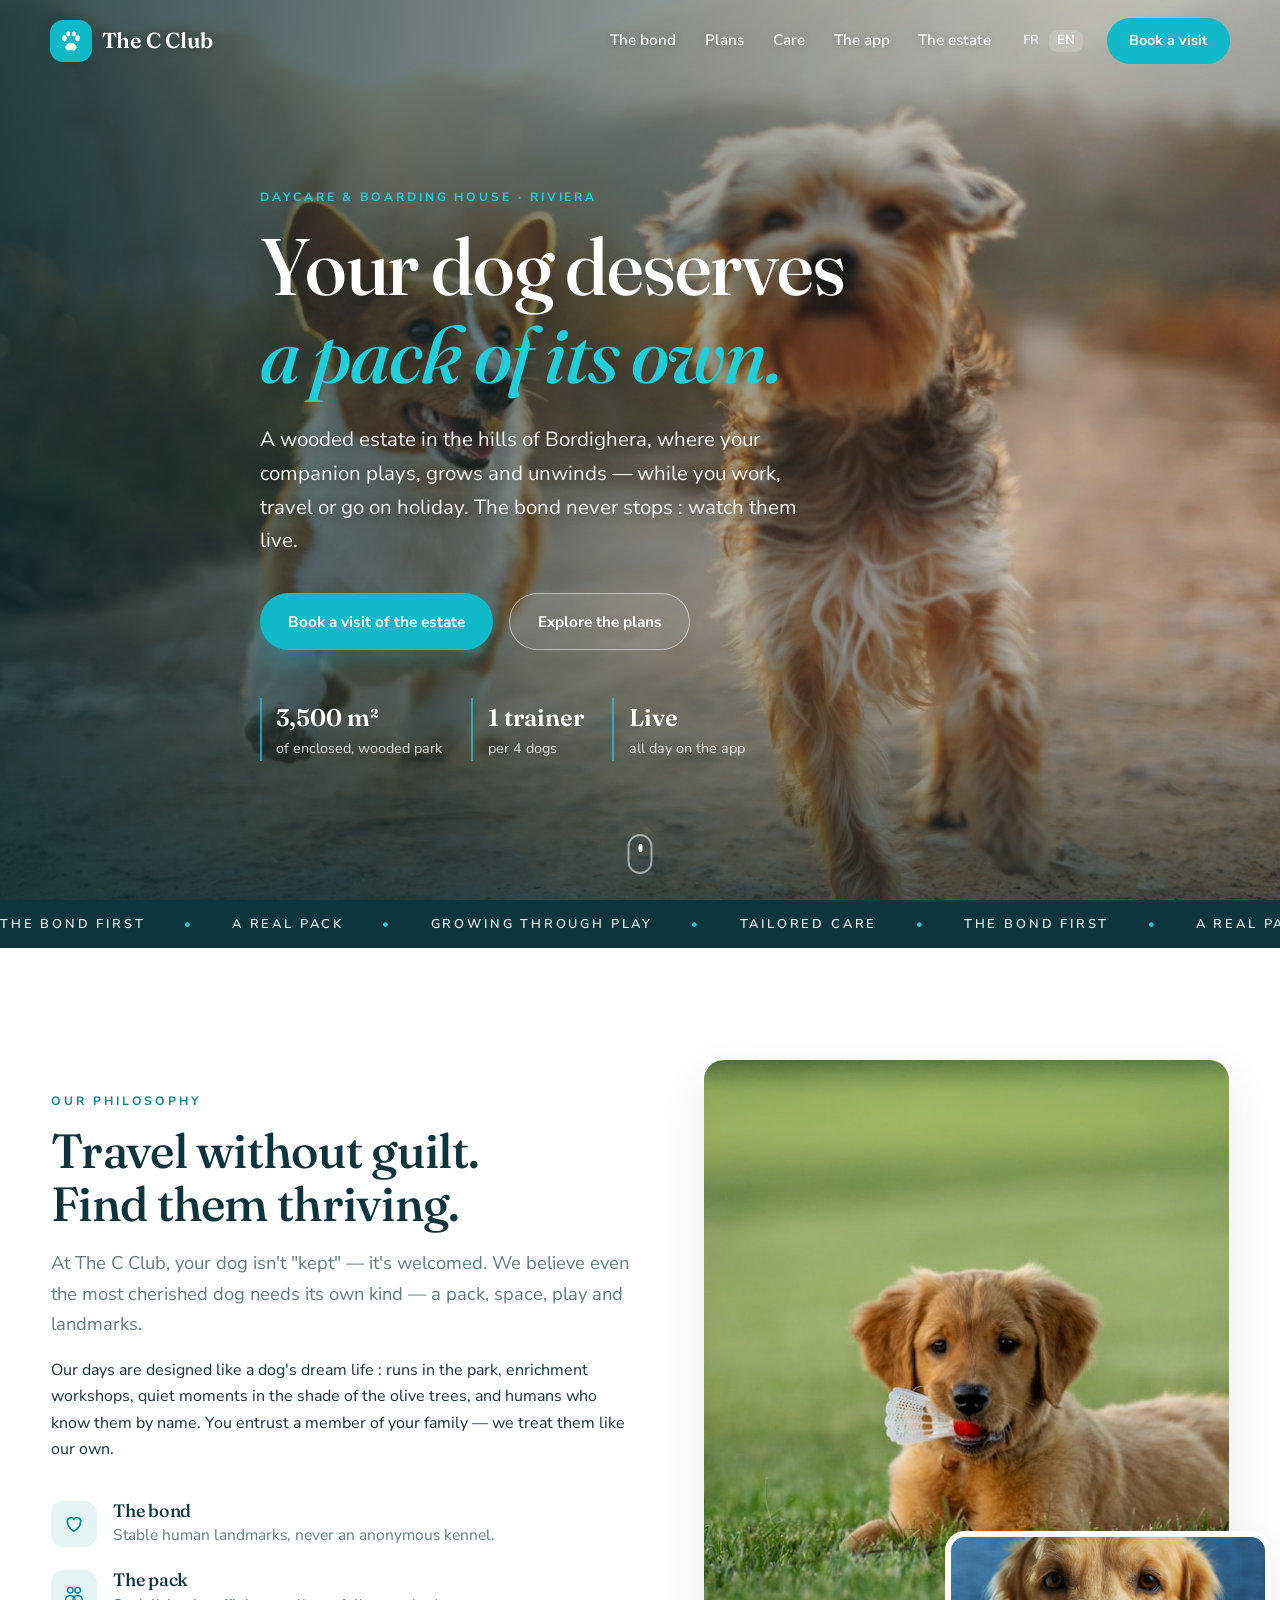
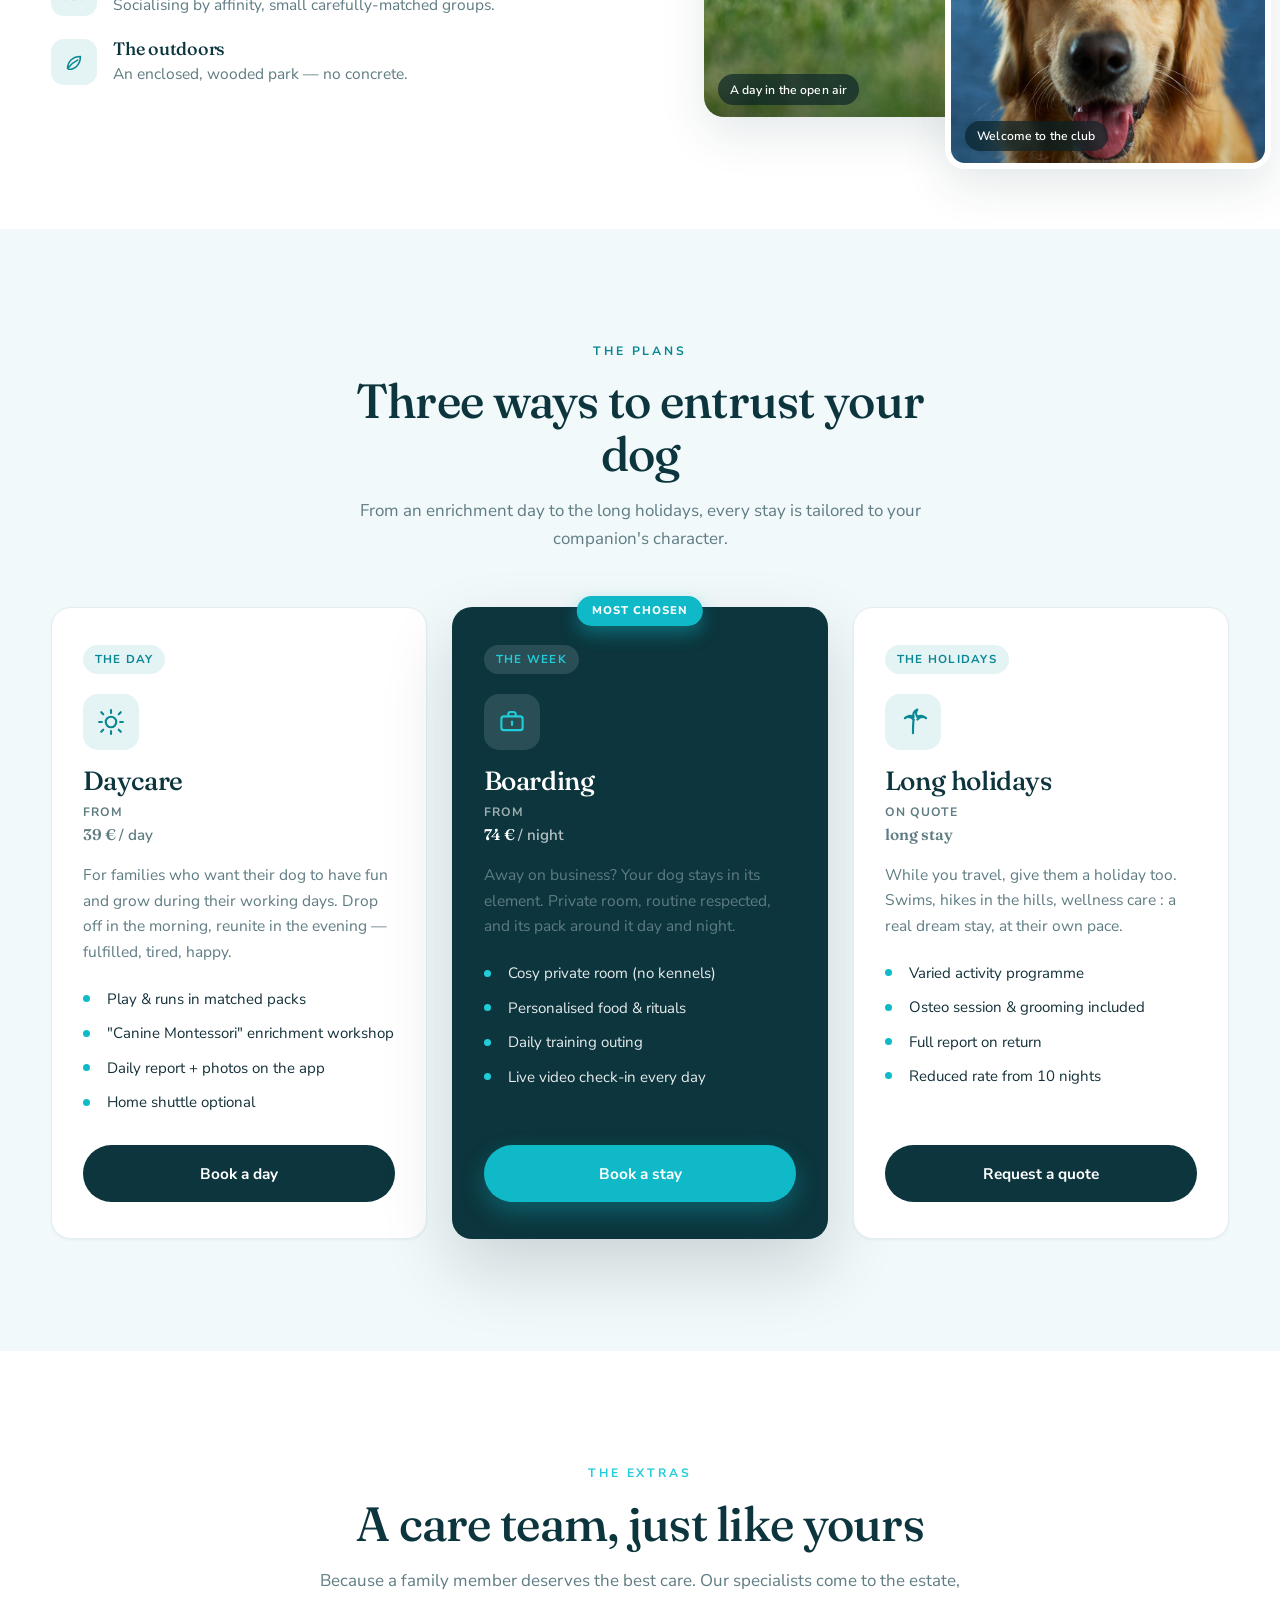
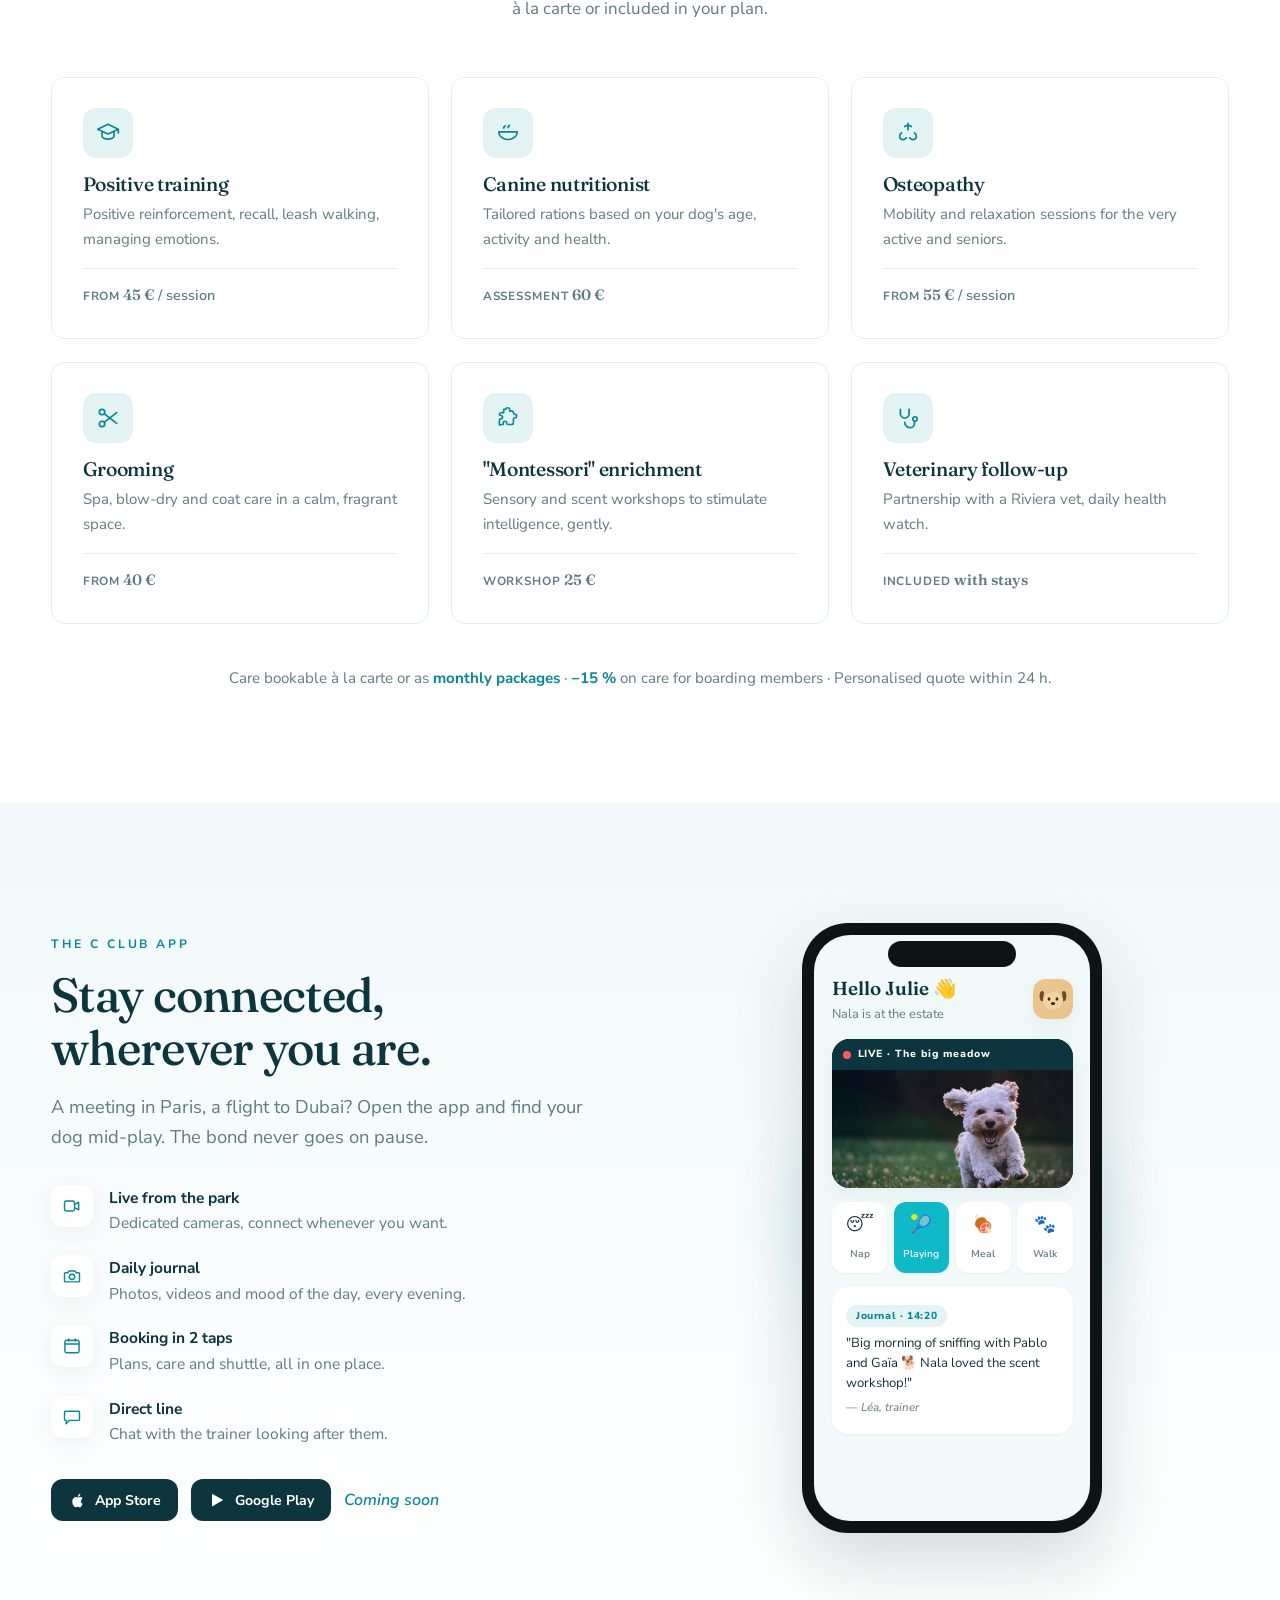
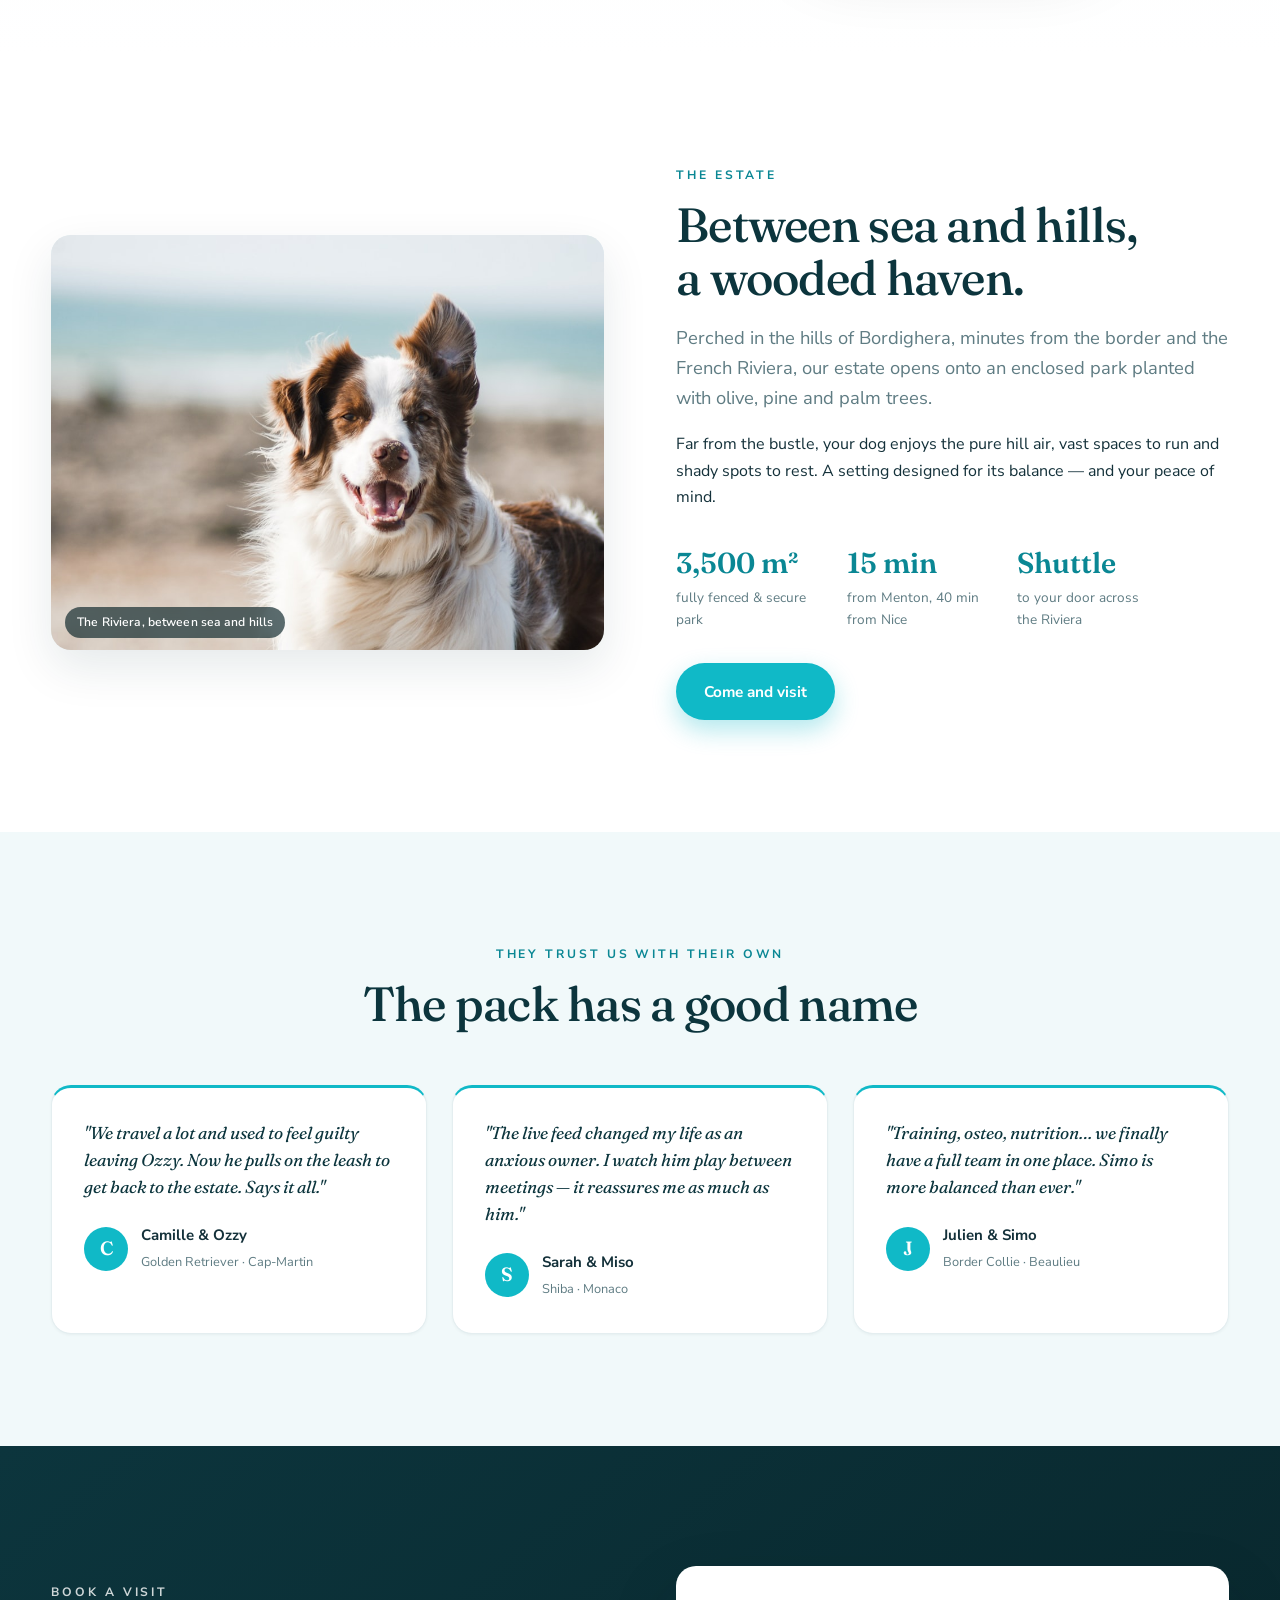
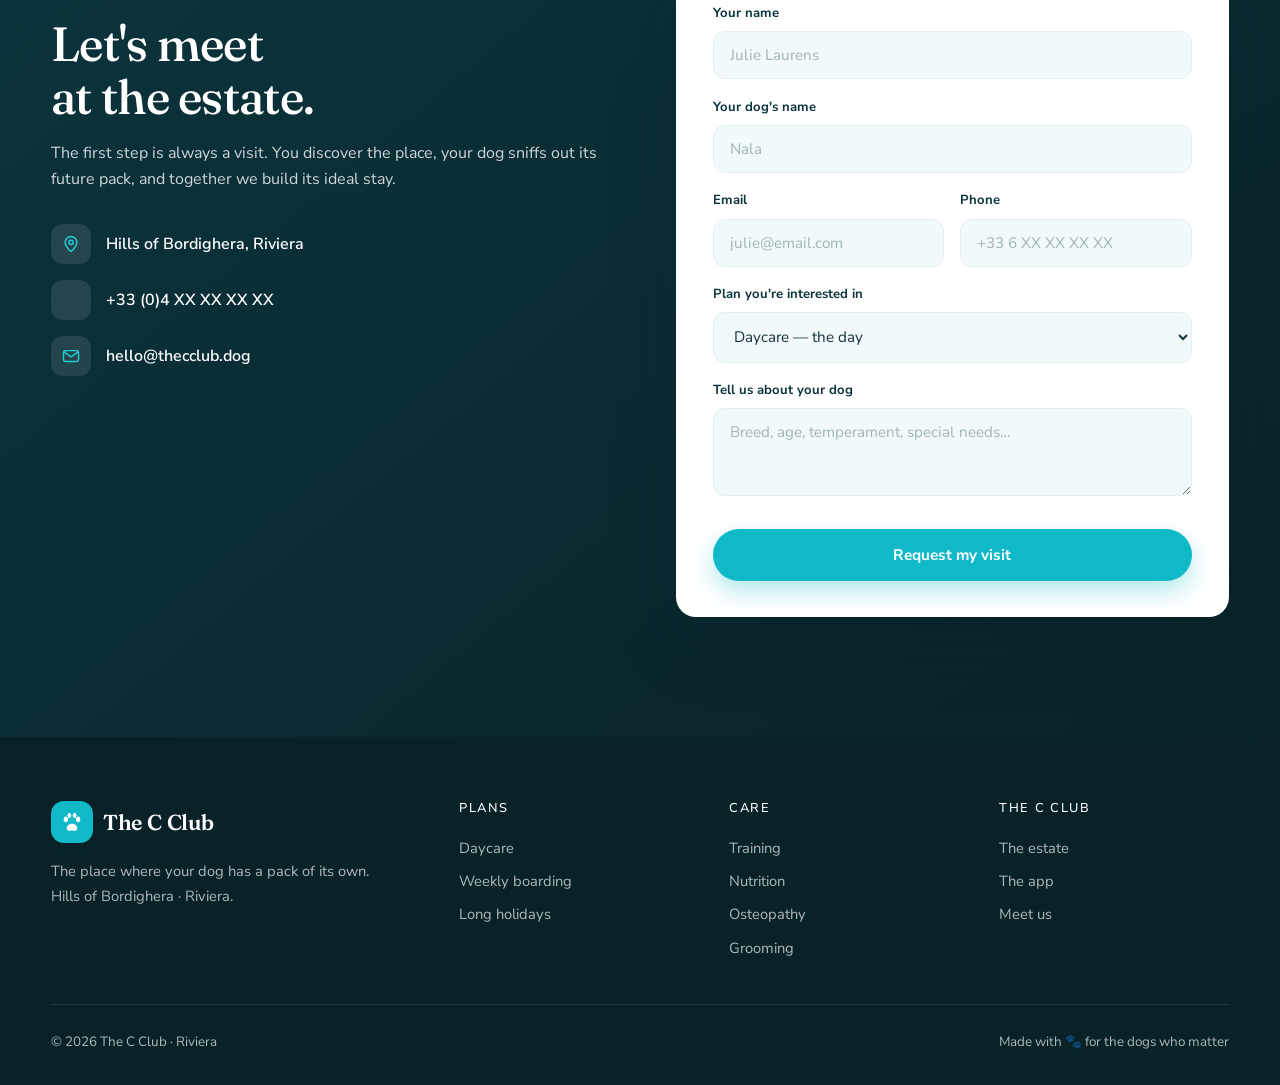
==== en/index.html @ 7b2897e7 "Version anglaise (/en/) + sélecteur de langue FR/EN Co-Authored-By: Claude Opus 4.8 <noreply@anthrop" ====
<!DOCTYPE html>
<html lang="en">
<head>
  <meta charset="UTF-8" />
  <meta name="viewport" content="width=device-width, initial-scale=1.0" />
  <title>The C Club — Dog daycare & boarding house · Riviera</title>
  <meta name="description" content="The C Club — the club where your dog spends its days and holidays. Daycare, boarding, training, care and wellbeing in a wooded estate in the hills of Bordighera. Watch live from the app." />
  <link rel="alternate" hreflang="fr" href="../" />
  <link rel="alternate" hreflang="en" href="./" />
  <link rel="preconnect" href="https://fonts.googleapis.com" />
  <link rel="preconnect" href="https://fonts.gstatic.com" crossorigin />
  <link href="https://fonts.googleapis.com/css2?family=Fraunces:ital,opsz,wght@0,9..144,400;0,9..144,500;0,9..144,600;1,9..144,400&family=Nunito+Sans:opsz,wght@6..12,400;6..12,500;6..12,600;6..12,700&display=swap" rel="stylesheet" />
  <link rel="stylesheet" href="../styles.css" />
</head>
<body>

  <!-- ===================== NAV ===================== -->
  <header class="nav" id="nav">
    <div class="nav__inner">
      <a href="#accueil" class="brand" aria-label="The C Club, home">
        <span class="brand__mark" aria-hidden="true">
          <svg viewBox="0 0 32 32" width="30" height="30"><use href="#paw"/></svg>
        </span>
        <span class="brand__text">The&nbsp;C&nbsp;Club</span>
      </a>
      <nav class="nav__links" aria-label="Main navigation">
        <a href="#concept">The bond</a>
        <a href="#formules">Plans</a>
        <a href="#soins">Care</a>
        <a href="#app">The app</a>
        <a href="#domaine">The estate</a>
      </nav>
      <div class="nav__lang" aria-label="Langue / Language">
        <a href="../">FR</a>
        <span class="is-active">EN</span>
      </div>
      <a href="#contact" class="btn btn--nav">Book a visit</a>
      <button class="nav__burger" id="burger" aria-label="Open menu" aria-expanded="false">
        <span></span><span></span><span></span>
      </button>
    </div>
  </header>

  <!-- ===================== HERO ===================== -->
  <section class="hero" id="accueil">
    <div class="hero__scene" aria-hidden="true">
      <img class="hero__img" src="../assets/hero.jpg" alt="" fetchpriority="high" />
    </div>

    <div class="hero__content">
      <p class="eyebrow eyebrow--light">Daycare & boarding house · Riviera</p>
      <h1 class="hero__title">Your dog deserves<br/><em>a pack of its own.</em></h1>
      <p class="hero__lede">
        A wooded estate in the hills of Bordighera, where your companion
        plays, grows and unwinds — while you work, travel or go on holiday.
        The bond never stops&nbsp;: watch them live.
      </p>
      <div class="hero__cta">
        <a href="#contact" class="btn btn--primary">Book a visit of the estate</a>
        <a href="#formules" class="btn btn--ghost">Explore the plans</a>
      </div>
      <ul class="hero__trust">
        <li><strong>3,500&nbsp;m²</strong> of enclosed, wooded park</li>
        <li><strong>1&nbsp;trainer</strong> per 4&nbsp;dogs</li>
        <li><strong>Live</strong> all day on the app</li>
      </ul>
    </div>

    <div class="scroll-cue" aria-hidden="true"><span></span></div>
  </section>

  <!-- ===================== VALUES TICKER ===================== -->
  <section class="ticker" aria-hidden="true">
    <div class="ticker__track">
      <span>The bond first</span><span class="dot">•</span>
      <span>A real pack</span><span class="dot">•</span>
      <span>Growing through play</span><span class="dot">•</span>
      <span>Tailored care</span><span class="dot">•</span>
      <span>The bond first</span><span class="dot">•</span>
      <span>A real pack</span><span class="dot">•</span>
      <span>Growing through play</span><span class="dot">•</span>
      <span>Tailored care</span><span class="dot">•</span>
    </div>
  </section>

  <!-- ===================== CONCEPT ===================== -->
  <section class="concept" id="concept">
    <div class="wrap concept__grid">
      <div class="concept__text reveal">
        <p class="eyebrow">Our philosophy</p>
        <h2>Travel without guilt.<br/>Find them thriving.</h2>
        <p class="lead">
          At The&nbsp;C&nbsp;Club, your dog isn't "kept" — it's welcomed.
          We believe even the most cherished dog needs its own kind —
          a pack, space, play and landmarks.
        </p>
        <p>
          Our days are designed like a dog's dream life&nbsp;: runs in the
          park, enrichment workshops, quiet moments in the shade of the olive
          trees, and humans who know them by name. You entrust a member of
          your family — we treat them like our own.
        </p>
        <div class="pillars">
          <div class="pillar"><span class="pillar__ic"><svg viewBox="0 0 24 24" width="22"><use href="#heart"/></svg></span><div><h3>The bond</h3><p>Stable human landmarks, never an anonymous kennel.</p></div></div>
          <div class="pillar"><span class="pillar__ic"><svg viewBox="0 0 24 24" width="22"><use href="#pack"/></svg></span><div><h3>The pack</h3><p>Socialising by affinity, small carefully-matched groups.</p></div></div>
          <div class="pillar"><span class="pillar__ic"><svg viewBox="0 0 24 24" width="22"><use href="#leaf"/></svg></span><div><h3>The outdoors</h3><p>An enclosed, wooded park — no concrete.</p></div></div>
        </div>
      </div>
      <div class="concept__visual reveal">
        <div class="photo photo--tall" data-caption="A day in the open air">
          <img src="../assets/parc.jpg" alt="Relaxed golden retriever puppy in the park grass with a ball" loading="lazy" />
        </div>
        <div class="photo photo--small" data-caption="Welcome to the club">
          <img src="../assets/puppy.jpg" alt="Smiling golden retriever, member of the club" loading="lazy" />
        </div>
      </div>
    </div>
  </section>

  <!-- ===================== PLANS ===================== -->
  <section class="formules" id="formules">
    <div class="wrap">
      <div class="section-head reveal">
        <p class="eyebrow">The plans</p>
        <h2>Three ways to entrust your dog</h2>
        <p class="section-head__sub">From an enrichment day to the long holidays, every stay is tailored to your companion's character.</p>
      </div>

      <div class="cards">
        <article class="card reveal">
          <div class="card__tag">The day</div>
          <div class="card__icon"><svg viewBox="0 0 24 24" width="30"><use href="#sun"/></svg></div>
          <h3>Daycare</h3>
          <p class="card__price"><span>from</span> 39&nbsp;€ <em>/ day</em></p>
          <p>For families who want their dog to have fun and grow during their working days. Drop off in the morning, reunite in the evening — fulfilled, tired, happy.</p>
          <ul class="card__list">
            <li>Play & runs in matched packs</li>
            <li>"Canine Montessori" enrichment workshop</li>
            <li>Daily report + photos on the app</li>
            <li>Home shuttle optional</li>
          </ul>
          <a href="#contact" class="btn btn--soft">Book a day</a>
        </article>

        <article class="card card--feature reveal">
          <div class="card__ribbon">Most chosen</div>
          <div class="card__tag">The week</div>
          <div class="card__icon"><svg viewBox="0 0 24 24" width="30"><use href="#suitcase"/></svg></div>
          <h3>Boarding</h3>
          <p class="card__price"><span>from</span> 74&nbsp;€ <em>/ night</em></p>
          <p>Away on business? Your dog stays in its element. Private room, routine respected, and its pack around it day and night.</p>
          <ul class="card__list">
            <li>Cosy private room (no kennels)</li>
            <li>Personalised food & rituals</li>
            <li>Daily training outing</li>
            <li>Live video check-in every day</li>
          </ul>
          <a href="#contact" class="btn btn--primary">Book a stay</a>
        </article>

        <article class="card reveal">
          <div class="card__tag">The holidays</div>
          <div class="card__icon"><svg viewBox="0 0 24 24" width="30"><use href="#palm"/></svg></div>
          <h3>Long holidays</h3>
          <p class="card__price"><span>on quote</span> long stay</p>
          <p>While you travel, give them a holiday too. Swims, hikes in the hills, wellness care&nbsp;: a real dream stay, at their own pace.</p>
          <ul class="card__list">
            <li>Varied activity programme</li>
            <li>Osteo session & grooming included</li>
            <li>Full report on return</li>
            <li>Reduced rate from 10 nights</li>
          </ul>
          <a href="#contact" class="btn btn--soft">Request a quote</a>
        </article>
      </div>
    </div>
  </section>

  <!-- ===================== CARE / SERVICES ===================== -->
  <section class="soins" id="soins">
    <div class="wrap">
      <div class="section-head reveal">
        <p class="eyebrow eyebrow--light">The extras</p>
        <h2>A care team, just like yours</h2>
        <p class="section-head__sub">Because a family member deserves the best care. Our specialists come to the estate, à la carte or included in your plan.</p>
      </div>

      <div class="soins__grid">
        <div class="soin reveal"><span class="soin__ic"><svg viewBox="0 0 24 24" width="26"><use href="#graduate"/></svg></span><h3>Positive training</h3><p>Positive reinforcement, recall, leash walking, managing emotions.</p><p class="soin__price"><span>from</span> 45&nbsp;€ <em>/ session</em></p></div>
        <div class="soin reveal"><span class="soin__ic"><svg viewBox="0 0 24 24" width="26"><use href="#bowl"/></svg></span><h3>Canine nutritionist</h3><p>Tailored rations based on your dog's age, activity and health.</p><p class="soin__price"><span>assessment</span> 60&nbsp;€</p></div>
        <div class="soin reveal"><span class="soin__ic"><svg viewBox="0 0 24 24" width="26"><use href="#hands"/></svg></span><h3>Osteopathy</h3><p>Mobility and relaxation sessions for the very active and seniors.</p><p class="soin__price"><span>from</span> 55&nbsp;€ <em>/ session</em></p></div>
        <div class="soin reveal"><span class="soin__ic"><svg viewBox="0 0 24 24" width="26"><use href="#scissors"/></svg></span><h3>Grooming</h3><p>Spa, blow-dry and coat care in a calm, fragrant space.</p><p class="soin__price"><span>from</span> 40&nbsp;€</p></div>
        <div class="soin reveal"><span class="soin__ic"><svg viewBox="0 0 24 24" width="26"><use href="#puzzle"/></svg></span><h3>"Montessori" enrichment</h3><p>Sensory and scent workshops to stimulate intelligence, gently.</p><p class="soin__price"><span>workshop</span> 25&nbsp;€</p></div>
        <div class="soin reveal"><span class="soin__ic"><svg viewBox="0 0 24 24" width="26"><use href="#stethoscope"/></svg></span><h3>Veterinary follow-up</h3><p>Partnership with a Riviera vet, daily health watch.</p><p class="soin__price"><span>included</span> with stays</p></div>
      </div>
      <p class="tarifs-note">Care bookable à la carte or as <strong>monthly packages</strong> · <strong>−15&nbsp;%</strong> on care for boarding members · Personalised quote within 24&nbsp;h.</p>
    </div>
  </section>

  <!-- ===================== APP ===================== -->
  <section class="app" id="app">
    <div class="wrap app__grid">
      <div class="app__text reveal">
        <p class="eyebrow">The C Club app</p>
        <h2>Stay connected,<br/>wherever you are.</h2>
        <p class="lead">A meeting in Paris, a flight to Dubai? Open the app and find your dog mid-play. The bond never goes on pause.</p>
        <ul class="app__features">
          <li><span><svg viewBox="0 0 24 24" width="20"><use href="#video"/></svg></span><div><strong>Live from the park</strong><br/>Dedicated cameras, connect whenever you want.</div></li>
          <li><span><svg viewBox="0 0 24 24" width="20"><use href="#camera"/></svg></span><div><strong>Daily journal</strong><br/>Photos, videos and mood of the day, every evening.</div></li>
          <li><span><svg viewBox="0 0 24 24" width="20"><use href="#calendar"/></svg></span><div><strong>Booking in 2 taps</strong><br/>Plans, care and shuttle, all in one place.</div></li>
          <li><span><svg viewBox="0 0 24 24" width="20"><use href="#chat"/></svg></span><div><strong>Direct line</strong><br/>Chat with the trainer looking after them.</div></li>
        </ul>
        <div class="app__badges">
          <span class="store-badge"><svg viewBox="0 0 24 24" width="18"><use href="#apple"/></svg> App Store</span>
          <span class="store-badge"><svg viewBox="0 0 24 24" width="18"><use href="#play"/></svg> Google Play</span>
          <em class="app__soon">Coming soon</em>
        </div>
      </div>

      <div class="app__phone reveal">
        <div class="phone">
          <div class="phone__notch"></div>
          <div class="phone__screen">
            <div class="app-ui">
              <div class="app-ui__top">
                <div><p class="app-ui__hello">Hello Julie 👋</p><p class="app-ui__sub">Nala is at the estate</p></div>
                <div class="app-ui__ava"><svg viewBox="0 0 40 40" width="40"><use href="#dogface"/></svg></div>
              </div>
              <div class="app-ui__live">
                <div class="app-ui__livehdr"><span class="live-dot"></span> LIVE · The big meadow</div>
                <div class="app-ui__cam"><img src="../assets/live.jpg" alt="Dog mid-play, seen live from the app" loading="lazy" /></div>
              </div>
              <div class="app-ui__mood">
                <div class="mood"><span>😴</span><small>Nap</small></div>
                <div class="mood mood--on"><span>🎾</span><small>Playing</small></div>
                <div class="mood"><span>🍖</span><small>Meal</small></div>
                <div class="mood"><span>🐾</span><small>Walk</small></div>
              </div>
              <div class="app-ui__card">
                <div class="app-ui__cardhdr"><span class="tag-soft">Journal · 14:20</span></div>
                <p>"Big morning of sniffing with Pablo and Gaïa 🐕 Nala loved the scent workshop!"</p>
                <span class="by">— Léa, trainer</span>
              </div>
            </div>
          </div>
        </div>
        <div class="app__glow" aria-hidden="true"></div>
      </div>
    </div>
  </section>

  <!-- ===================== ESTATE ===================== -->
  <section class="domaine" id="domaine">
    <div class="wrap domaine__grid">
      <div class="domaine__visual reveal">
        <div class="photo photo--wide" data-caption="The Riviera, between sea and hills">
          <img src="../assets/domaine.jpg" alt="Happy dog by the sea on the Riviera" loading="lazy" />
        </div>
      </div>
      <div class="domaine__text reveal">
        <p class="eyebrow">The estate</p>
        <h2>Between sea and hills,<br/>a wooded haven.</h2>
        <p class="lead">Perched in the hills of Bordighera, minutes from the border and the French Riviera, our estate opens onto an enclosed park planted with olive, pine and palm trees.</p>
        <p>Far from the bustle, your dog enjoys the pure hill air, vast spaces to run and shady spots to rest. A setting designed for its balance — and your peace of mind.</p>
        <ul class="domaine__pts">
          <li><strong>3,500&nbsp;m²</strong><span>fully fenced & secure park</span></li>
          <li><strong>15&nbsp;min</strong><span>from Menton, 40&nbsp;min from Nice</span></li>
          <li><strong>Shuttle</strong><span>to your door across the Riviera</span></li>
        </ul>
        <a href="#contact" class="btn btn--primary">Come and visit</a>
      </div>
    </div>
  </section>

  <!-- ===================== TESTIMONIALS ===================== -->
  <section class="temoignages">
    <div class="wrap">
      <div class="section-head reveal"><p class="eyebrow">They trust us with their own</p><h2>The pack has a good name</h2></div>
      <div class="quotes">
        <blockquote class="quote reveal">
          <p>"We travel a lot and used to feel guilty leaving Ozzy. Now he pulls on the leash to get <em>back</em> to the estate. Says it all."</p>
          <footer><span class="quote__ava">C</span><div><strong>Camille & Ozzy</strong><small>Golden Retriever · Cap-Martin</small></div></footer>
        </blockquote>
        <blockquote class="quote reveal">
          <p>"The live feed changed my life as an anxious owner. I watch him play between meetings — it reassures me as much as him."</p>
          <footer><span class="quote__ava">S</span><div><strong>Sarah & Miso</strong><small>Shiba · Monaco</small></div></footer>
        </blockquote>
        <blockquote class="quote reveal">
          <p>"Training, osteo, nutrition… we finally have a full team in one place. Simo is more balanced than ever."</p>
          <footer><span class="quote__ava">J</span><div><strong>Julien & Simo</strong><small>Border Collie · Beaulieu</small></div></footer>
        </blockquote>
      </div>
    </div>
  </section>

  <!-- ===================== CONTACT / CTA ===================== -->
  <section class="contact" id="contact">
    <div class="wrap contact__grid">
      <div class="contact__intro reveal">
        <p class="eyebrow eyebrow--light">Book a visit</p>
        <h2>Let's meet<br/>at the estate.</h2>
        <p>The first step is always a visit. You discover the place, your dog sniffs out its future pack, and together we build its ideal stay.</p>
        <ul class="contact__info">
          <li><span><svg viewBox="0 0 24 24" width="20"><use href="#pin"/></svg></span>Hills of Bordighera, Riviera</li>
          <li><span><svg viewBox="0 0 24 24" width="20"><use href="#phone"/></svg></span>+33 (0)4 XX XX XX XX</li>
          <li><span><svg viewBox="0 0 24 24" width="20"><use href="#mail"/></svg></span>hello@thecclub.dog</li>
        </ul>
      </div>

      <form class="contact__form reveal" id="contactForm" novalidate>
        <div class="field"><label for="name">Your name</label><input id="name" name="name" type="text" placeholder="Julie Laurens" required /></div>
        <div class="field"><label for="dog">Your dog's name</label><input id="dog" name="dog" type="text" placeholder="Nala" /></div>
        <div class="field field--row">
          <div><label for="email">Email</label><input id="email" name="email" type="email" placeholder="julie@email.com" required /></div>
          <div><label for="phone">Phone</label><input id="phone" name="phone" type="tel" placeholder="+33 6 XX XX XX XX" /></div>
        </div>
        <div class="field"><label for="formule">Plan you're interested in</label>
          <select id="formule" name="formule">
            <option>Daycare — the day</option>
            <option>Boarding — the week</option>
            <option>Long holidays</option>
            <option>Not sure yet</option>
          </select>
        </div>
        <div class="field"><label for="msg">Tell us about your dog</label><textarea id="msg" name="msg" rows="3" placeholder="Breed, age, temperament, special needs…"></textarea></div>
        <button type="submit" class="btn btn--primary btn--block">Request my visit</button>
        <p class="form-note" id="formNote" hidden>Thank you&nbsp;! We'll get back to you within 24&nbsp;h to arrange your visit. 🐾</p>
      </form>
    </div>
  </section>

  <!-- ===================== FOOTER ===================== -->
  <footer class="footer">
    <div class="wrap footer__grid">
      <div class="footer__brand">
        <a href="#accueil" class="brand brand--light">
          <span class="brand__mark" aria-hidden="true"><svg viewBox="0 0 32 32" width="28"><use href="#paw"/></svg></span>
          <span class="brand__text">The&nbsp;C&nbsp;Club</span>
        </a>
        <p>The place where your dog has a pack of its own.<br/>Hills of Bordighera · Riviera.</p>
      </div>
      <div class="footer__col"><h4>Plans</h4><a href="#formules">Daycare</a><a href="#formules">Weekly boarding</a><a href="#formules">Long holidays</a></div>
      <div class="footer__col"><h4>Care</h4><a href="#soins">Training</a><a href="#soins">Nutrition</a><a href="#soins">Osteopathy</a><a href="#soins">Grooming</a></div>
      <div class="footer__col"><h4>The C Club</h4><a href="#domaine">The estate</a><a href="#app">The app</a><a href="#contact">Meet us</a></div>
    </div>
    <div class="footer__bottom wrap">
      <span>© 2026 The C Club · Riviera</span>
      <span>Made with 🐾 for the dogs who matter</span>
    </div>
  </footer>

  <!-- ===================== SVG SPRITE (icons) ===================== -->
  <svg width="0" height="0" style="position:absolute" aria-hidden="true">
    <defs>
      <symbol id="paw" viewBox="0 0 32 32"><path fill="currentColor" d="M16 18c-3.2 0-6 2.2-6 5 0 2 1.7 3 4 3 1 0 1.3-.4 2-.4s1 .4 2 .4c2.3 0 4-1 4-3 0-2.8-2.8-5-6-5Z"/><ellipse cx="9" cy="13" rx="2.4" ry="3.2" fill="currentColor"/><ellipse cx="23" cy="13" rx="2.4" ry="3.2" fill="currentColor"/><ellipse cx="13" cy="8.5" rx="2.1" ry="2.8" fill="currentColor"/><ellipse cx="19" cy="8.5" rx="2.1" ry="2.8" fill="currentColor"/></symbol>

      <symbol id="heart" viewBox="0 0 24 24"><path fill="none" stroke="currentColor" stroke-width="1.8" stroke-linejoin="round" d="M12 20s-7-4.6-7-9.6A3.9 3.9 0 0 1 12 7a3.9 3.9 0 0 1 7 3.4C19 15.4 12 20 12 20Z"/></symbol>
      <symbol id="pack" viewBox="0 0 24 24"><g fill="none" stroke="currentColor" stroke-width="1.6"><circle cx="8" cy="9" r="3"/><circle cx="16" cy="9" r="3"/><path stroke-linecap="round" d="M3 19c0-2.5 2.2-4 5-4s5 1.5 5 4M11 19c0-2.5 2.2-4 5-4s5 1.5 5 4"/></g></symbol>
      <symbol id="leaf" viewBox="0 0 24 24"><path fill="none" stroke="currentColor" stroke-width="1.7" stroke-linecap="round" stroke-linejoin="round" d="M5 19c0-8 6-13 14-13 0 8-5 14-13 14M6 18c3-4 6-6 10-8"/></symbol>
      <symbol id="sun" viewBox="0 0 24 24"><g fill="none" stroke="currentColor" stroke-width="1.7" stroke-linecap="round"><circle cx="12" cy="12" r="4.2"/><path d="M12 2.5v2.2M12 19.3v2.2M4.2 4.2l1.6 1.6M18.2 18.2l1.6 1.6M2.5 12h2.2M19.3 12h2.2M4.2 19.8l1.6-1.6M18.2 5.8l1.6-1.6"/></g></symbol>
      <symbol id="suitcase" viewBox="0 0 24 24"><g fill="none" stroke="currentColor" stroke-width="1.7" stroke-linejoin="round"><rect x="3.5" y="7.5" width="17" height="11" rx="2"/><path d="M9 7.5V6a2 2 0 0 1 2-2h2a2 2 0 0 1 2 2v1.5M12 11v4"/></g></symbol>
      <symbol id="palm" viewBox="0 0 24 24"><g fill="none" stroke="currentColor" stroke-width="1.7" stroke-linecap="round" stroke-linejoin="round"><path d="M12 21c0-5 0-8 .5-11"/><path d="M12.5 10c-2-2-5-2.5-7-1 1.5-2 4.5-2.5 7-1-1-2.5.5-5 3-6-1.5 2-1 4.5 0 6 2.5-1.5 5.5-1 7 1-2-1.5-5-1-7 1"/></g></symbol>
      <symbol id="graduate" viewBox="0 0 24 24"><g fill="none" stroke="currentColor" stroke-width="1.6" stroke-linejoin="round"><path d="M12 4 2.5 8.5 12 13l9.5-4.5L12 4Z"/><path d="M6.5 11v4c0 1.4 2.5 2.6 5.5 2.6s5.5-1.2 5.5-2.6v-4M21.5 8.5v4"/></g></symbol>
      <symbol id="bowl" viewBox="0 0 24 24"><g fill="none" stroke="currentColor" stroke-width="1.6" stroke-linejoin="round"><path d="M3.5 11h17c0 4-3.8 7-8.5 7s-8.5-3-8.5-7Z"/><path d="M8 8c0-1.5 1-2.5 2-2.5M12 7.5c0-1.5 1-2.5 2-2.5"/></g></symbol>
      <symbol id="hands" viewBox="0 0 24 24"><g fill="none" stroke="currentColor" stroke-width="1.6" stroke-linecap="round" stroke-linejoin="round"><path d="M6 12c-1.5 1-2.5 3-1 5s4 1 5.5-.5M18 12c1.5 1 2.5 3 1 5s-4 1-5.5-.5"/><path d="M9 6c1-1.5 4-1.5 6 0M12 3v6"/></g></symbol>
      <symbol id="scissors" viewBox="0 0 24 24"><g fill="none" stroke="currentColor" stroke-width="1.6" stroke-linecap="round"><circle cx="6.5" cy="6.5" r="2.5"/><circle cx="6.5" cy="17.5" r="2.5"/><path d="M8.7 8.2 20 17M8.7 15.8 20 7"/></g></symbol>
      <symbol id="puzzle" viewBox="0 0 24 24"><path fill="none" stroke="currentColor" stroke-width="1.5" stroke-linejoin="round" d="M10 4c0-1 .9-1.5 1.8-1.5S13.6 3 13.6 4v1.6h1.8c1 0 1.6.7 1.6 1.6s.6 1.4 1.5 1.4 1.5.7 1.5 1.6-.6 1.6-1.5 1.6-1.5.6-1.5 1.4v3.2c0 1-.7 1.6-1.6 1.6h-3.2c-.8 0-1.4-.6-1.4-1.5s-.7-1.5-1.6-1.5-1.6.6-1.6 1.5.6 1.5-.6 1.5H5.6C4.7 19 4 18.4 4 17.4v-3.2c0-.8.6-1.4 1.5-1.4S7 12.2 7 11.3s-.6-1.6-1.5-1.6S4 9.1 4 8.8 4.6 7.2 5.6 7.2H8V4Z"/></symbol>
      <symbol id="stethoscope" viewBox="0 0 24 24"><g fill="none" stroke="currentColor" stroke-width="1.6" stroke-linecap="round" stroke-linejoin="round"><path d="M5 4v4a4 4 0 0 0 8 0V4"/><path d="M9 16v0a5 5 0 0 0 5 5 4 4 0 0 0 4-4v-2"/><circle cx="18.5" cy="13" r="2"/></g></symbol>

      <symbol id="video" viewBox="0 0 24 24"><g fill="none" stroke="currentColor" stroke-width="1.7" stroke-linejoin="round"><rect x="3" y="6" width="12" height="12" rx="2"/><path d="m15 10 5-2.5v9L15 14"/></g></symbol>
      <symbol id="camera" viewBox="0 0 24 24"><g fill="none" stroke="currentColor" stroke-width="1.7" stroke-linejoin="round"><path d="M4 8h3l1.5-2h7L17 8h3a1 1 0 0 1 1 1v9a1 1 0 0 1-1 1H4a1 1 0 0 1-1-1V9a1 1 0 0 1 1-1Z"/><circle cx="12" cy="13" r="3.2"/></g></symbol>
      <symbol id="calendar" viewBox="0 0 24 24"><g fill="none" stroke="currentColor" stroke-width="1.7" stroke-linejoin="round"><rect x="3.5" y="5" width="17" height="15" rx="2"/><path d="M3.5 9.5h17M8 3v4M16 3v4"/></g></symbol>
      <symbol id="chat" viewBox="0 0 24 24"><path fill="none" stroke="currentColor" stroke-width="1.7" stroke-linejoin="round" d="M4 5h16a1 1 0 0 1 1 1v9a1 1 0 0 1-1 1H9l-4 4v-4H4a1 1 0 0 1-1-1V6a1 1 0 0 1 1-1Z"/></symbol>
      <symbol id="apple" viewBox="0 0 24 24"><path fill="currentColor" d="M16.4 12.6c0-2 1.6-3 1.7-3-1-1.4-2.4-1.6-3-1.6-1.3-.1-2.5.7-3.1.7-.6 0-1.6-.7-2.7-.7-1.4 0-2.7.8-3.4 2C3.4 12.4 4.4 17 6 19.4c.7 1.1 1.6 2.4 2.7 2.3 1.1 0 1.5-.7 2.8-.7 1.3 0 1.7.7 2.8.7 1.2 0 1.9-1.1 2.6-2.2.8-1.2 1.2-2.4 1.2-2.5-.1 0-2.4-.9-2.5-3.7ZM14.3 6.3c.6-.7 1-1.7.9-2.7-.9 0-1.9.6-2.5 1.3-.5.6-1 1.6-.9 2.6 1 .1 2-.5 2.5-1.2Z"/></symbol>
      <symbol id="play" viewBox="0 0 24 24"><path fill="currentColor" d="M4 3.5 19 12 4 20.5v-17Z"/></symbol>
      <symbol id="pin" viewBox="0 0 24 24"><g fill="none" stroke="currentColor" stroke-width="1.7" stroke-linejoin="round"><path d="M12 21s7-5.6 7-11a7 7 0 1 0-14 0c0 5.4 7 11 7 11Z"/><circle cx="12" cy="10" r="2.6"/></g></symbol>
      <symbol id="phone" viewBox="0 0 24 24"><path fill="none" stroke="currentColor" stroke-width="1.7" stroke-linejoin="round" d="M6.5 3.5h3l1.5 4-2 1.5a11 11 0 0 0 5 5l1.5-2 4 1.5v3a1.5 1.5 0 0 1-1.7 1.5C11.6 20.5 3.5 12.4 3.5 5.2A1.5 1.5 0 0 1 5 3.5Z"/></symbol>
      <symbol id="mail" viewBox="0 0 24 24"><g fill="none" stroke="currentColor" stroke-width="1.7" stroke-linejoin="round"><rect x="3" y="5.5" width="18" height="13" rx="2"/><path d="m3.5 7 8.5 6 8.5-6"/></g></symbol>

      <symbol id="dogface" viewBox="0 0 40 40"><rect width="40" height="40" rx="12" fill="#e9c48c"/><path fill="#6b4a2b" d="M9 12c-2 0-3 4-2 8 .5 2 2 2.5 3 2l1-9c-.5-.7-1.3-1-2-1Zm22 0c2 0 3 4 2 8-.5 2-2 2.5-3 2l-1-9c.5-.7 1.3-1 2-1Z"/><ellipse cx="20" cy="22" rx="10" ry="9" fill="#f0d3a3"/><ellipse cx="16" cy="20" rx="1.4" ry="1.8" fill="#3a2a1a"/><ellipse cx="24" cy="20" rx="1.4" ry="1.8" fill="#3a2a1a"/><ellipse cx="20" cy="24.5" rx="2.2" ry="1.6" fill="#3a2a1a"/></symbol>
    </defs>
  </svg>

  <script src="../script.js"></script>
</body>
</html>
---- styles.css ----
/* ============================================================
   THE C CLUB — feuille de style
   Direction : moderne, épuré, bleu turquoise · Riviera
   ============================================================ */

:root {
  /* turquoise */
  --teal: #10b9c7;
  --teal-bright: #21cdd9;
  --teal-deep: #0a8794;
  --teal-dark: #0c353d;
  --navy: #082227;

  /* neutres */
  --ink: #14313a;
  --ink-soft: #5f7c83;
  --bg: #ffffff;
  --bg-soft: #f1f9fa;
  --bg-tint: #e4f3f4;
  --line: #e4eef0;
  --white: #ffffff;

  --radius: 20px;
  --radius-sm: 14px;
  --radius-lg: 28px;
  --shadow-xs: 0 1px 3px rgba(12, 53, 61, 0.05);
  --shadow-sm: 0 6px 22px rgba(12, 53, 61, 0.06);
  --shadow-md: 0 18px 46px rgba(12, 53, 61, 0.10);
  --shadow-lg: 0 30px 70px rgba(8, 34, 39, 0.16);

  --serif: "Fraunces", Georgia, "Times New Roman", serif;
  --sans: "Nunito Sans", system-ui, -apple-system, sans-serif;

  --maxw: 1180px;
}

* { box-sizing: border-box; margin: 0; padding: 0; }

html { scroll-behavior: smooth; }
@media (prefers-reduced-motion: reduce) { html { scroll-behavior: auto; } }

body {
  font-family: var(--sans);
  color: var(--ink);
  background: var(--bg);
  line-height: 1.65;
  -webkit-font-smoothing: antialiased;
  overflow-x: hidden;
}

h1, h2, h3, h4 { font-family: var(--serif); font-weight: 500; line-height: 1.1; letter-spacing: -0.015em; color: var(--teal-dark); }
h2 { font-size: clamp(2rem, 4vw, 3rem); }
em { font-style: italic; }
a { color: inherit; text-decoration: none; }
img, svg { display: block; max-width: 100%; }

.wrap { width: min(var(--maxw), 92%); margin-inline: auto; }

/* ---------- Eyebrow / section head ---------- */
.eyebrow {
  font-size: 0.76rem; letter-spacing: 0.24em; text-transform: uppercase;
  font-weight: 700; color: var(--teal-deep); margin-bottom: 0.9rem;
}
.eyebrow--light { color: var(--teal-bright); }
.section-head { text-align: center; max-width: 640px; margin: 0 auto 3.4rem; }
.section-head__sub { color: var(--ink-soft); font-size: 1.06rem; margin-top: 1rem; }
.lead { font-size: 1.15rem; color: var(--ink-soft); margin: 1.1rem 0; }

/* ---------- Buttons ---------- */
.btn {
  display: inline-flex; align-items: center; justify-content: center; gap: 0.5rem;
  font-family: var(--sans); font-weight: 700; font-size: 0.96rem;
  padding: 0.9rem 1.7rem; border-radius: 100px; border: 1.5px solid transparent; cursor: pointer;
  transition: transform 0.22s ease, box-shadow 0.22s ease, background 0.22s ease, color 0.22s ease, border-color 0.22s ease;
  white-space: nowrap;
}
.btn--primary { background: var(--teal); color: var(--white); box-shadow: 0 10px 24px rgba(16, 185, 199, 0.32); }
.btn--primary:hover { background: var(--teal-deep); transform: translateY(-2px); box-shadow: 0 16px 30px rgba(10, 135, 148, 0.36); }
.btn--ghost { background: rgba(255,255,255,0.08); color: var(--white); border-color: rgba(255,255,255,0.5); }
.btn--ghost:hover { background: rgba(255,255,255,0.18); transform: translateY(-2px); }
.btn--soft { background: var(--teal-dark); color: var(--white); }
.btn--soft:hover { background: var(--navy); transform: translateY(-2px); }
.btn--nav { background: var(--teal); color: var(--white); padding: 0.66rem 1.3rem; font-size: 0.9rem; }
.btn--nav:hover { background: var(--teal-deep); }
.btn--block { width: 100%; margin-top: 0.4rem; }

/* ============================================================
   NAV
   ============================================================ */
.nav { position: fixed; top: 0; left: 0; right: 0; z-index: 100; transition: background 0.3s ease, box-shadow 0.3s ease; padding: 0.4rem 0; }
.nav__inner { width: min(var(--maxw), 94%); margin-inline: auto; display: flex; align-items: center; gap: 1.5rem; padding: 0.7rem 0; }
.nav.scrolled { background: rgba(255, 255, 255, 0.85); backdrop-filter: blur(14px); box-shadow: 0 1px 0 var(--line); }

.brand { display: inline-flex; align-items: center; gap: 0.6rem; font-family: var(--serif); font-size: 1.35rem; font-weight: 600; color: var(--teal-dark); letter-spacing: -0.01em; }
.brand__mark { display: grid; place-items: center; width: 42px; height: 42px; border-radius: 13px; background: var(--teal); color: var(--white); box-shadow: var(--shadow-sm); }
.nav:not(.scrolled) .brand { color: var(--white); text-shadow: 0 1px 10px rgba(8,34,39,0.3); }

.nav__links { display: flex; gap: 1.8rem; margin-left: auto; }
.nav__links a { font-weight: 600; font-size: 0.95rem; color: var(--ink); position: relative; padding: 0.2rem 0; }
.nav:not(.scrolled) .nav__links a { color: rgba(255,255,255,0.92); text-shadow: 0 1px 8px rgba(8,34,39,0.25); }
.nav__links a::after { content: ""; position: absolute; left: 0; bottom: -2px; width: 0; height: 2px; background: var(--teal); transition: width 0.25s ease; }
.nav__links a:hover::after { width: 100%; }

.nav__lang { display: inline-flex; align-items: center; gap: 2px; font-weight: 700; font-size: 0.82rem; }
.nav__lang span, .nav__lang a { padding: 0.28rem 0.5rem; border-radius: 8px; line-height: 1; }
.nav__lang a { color: var(--ink); opacity: 0.55; transition: opacity 0.2s ease, color 0.2s ease; }
.nav__lang a:hover { opacity: 1; }
.nav__lang .is-active { color: var(--teal-deep); background: var(--bg-tint); }
.nav:not(.scrolled) .nav__lang a { color: rgba(255,255,255,0.85); opacity: 0.75; }
.nav:not(.scrolled) .nav__lang a:hover { opacity: 1; }
.nav:not(.scrolled) .nav__lang .is-active { color: var(--white); background: rgba(255,255,255,0.18); }

.nav__burger { display: none; flex-direction: column; gap: 5px; background: none; border: none; cursor: pointer; padding: 8px; margin-left: auto; }
.nav__burger span { width: 26px; height: 2.5px; background: var(--teal-dark); border-radius: 2px; transition: 0.3s; }
.nav:not(.scrolled) .nav__burger span { background: var(--white); }

/* ============================================================
   HERO
   ============================================================ */
.hero { position: relative; min-height: 100vh; display: flex; align-items: center; overflow: hidden; padding: 7rem 0 4rem; }
.hero__scene { position: absolute; inset: 0; z-index: 0; background: var(--teal-dark); }
.hero__img { width: 100%; height: 100%; object-fit: cover; object-position: center 42%; }
.hero::after { content: ""; position: absolute; inset: 0; z-index: 1;
  background:
    linear-gradient(100deg, rgba(10,44,50,0.82) 0%, rgba(10,44,50,0.45) 46%, rgba(10,44,50,0.10) 76%, transparent 100%),
    linear-gradient(0deg, rgba(8,34,39,0.6) 0%, transparent 32%); }

.hero__content { position: relative; z-index: 3; width: min(var(--maxw), 92%); margin-inline: auto; color: var(--white); max-width: 760px; }
.hero__title { font-size: clamp(2.6rem, 6.4vw, 5rem); color: var(--white); font-weight: 500; text-shadow: 0 2px 30px rgba(8,34,39,0.4); }
.hero__title em { color: var(--teal-bright); }
.hero__lede { font-size: clamp(1.05rem, 1.6vw, 1.28rem); margin: 1.6rem 0 2.2rem; max-width: 560px; color: rgba(255,255,255,0.92); text-shadow: 0 1px 14px rgba(8,34,39,0.3); }
.hero__cta { display: flex; gap: 1rem; flex-wrap: wrap; }
.hero__trust { list-style: none; display: flex; flex-wrap: wrap; gap: 1.8rem; margin-top: 3rem; }
.hero__trust li { font-size: 0.9rem; color: rgba(255,255,255,0.82); border-left: 2px solid rgba(33,205,217,0.7); padding-left: 0.9rem; }
.hero__trust strong { display: block; font-family: var(--serif); font-size: 1.5rem; color: var(--white); font-weight: 600; }

.scroll-cue { position: absolute; bottom: 26px; left: 50%; transform: translateX(-50%); z-index: 3; width: 25px; height: 40px; border: 2px solid rgba(255,255,255,0.55); border-radius: 20px; }
.scroll-cue span { position: absolute; top: 8px; left: 50%; transform: translateX(-50%); width: 4px; height: 8px; background: var(--white); border-radius: 4px; animation: scrolldown 1.8s ease-in-out infinite; }
@keyframes scrolldown { 0% { opacity: 0; top: 8px; } 40% { opacity: 1; } 80% { opacity: 0; top: 20px; } 100% { opacity: 0; } }

/* ============================================================
   TICKER (slim, épuré)
   ============================================================ */
.ticker { background: var(--teal-dark); color: rgba(255,255,255,0.9); overflow: hidden; padding: 0.85rem 0; }
.ticker__track { display: flex; gap: 2.4rem; white-space: nowrap; width: max-content; animation: ticker 30s linear infinite; font-size: 0.8rem; letter-spacing: 0.22em; text-transform: uppercase; font-weight: 600; }
.ticker__track .dot { color: var(--teal-bright); }
@keyframes ticker { from { transform: translateX(0); } to { transform: translateX(-50%); } }

/* ============================================================
   CONCEPT
   ============================================================ */
.concept { padding: 7rem 0; }
.concept__grid { display: grid; grid-template-columns: 1.05fr 0.95fr; gap: 4.5rem; align-items: center; }
.pillars { margin-top: 2.4rem; display: flex; flex-direction: column; gap: 1.4rem; }
.pillar { display: flex; gap: 1rem; align-items: flex-start; }
.pillar__ic { flex: none; width: 46px; height: 46px; display: grid; place-items: center; border-radius: 13px; background: var(--bg-tint); color: var(--teal-deep); }
.pillar h3 { font-size: 1.12rem; margin-bottom: 0.1rem; }
.pillar p { color: var(--ink-soft); font-size: 0.97rem; }

.concept__visual { position: relative; display: grid; grid-template-columns: 1fr; height: 100%; }
.photo { position: relative; border-radius: var(--radius); overflow: hidden; box-shadow: var(--shadow-md); background: var(--bg-tint); }
.photo svg, .photo img { width: 100%; height: 100%; object-fit: cover; }
.photo[data-caption]::after { content: attr(data-caption); position: absolute; left: 14px; bottom: 12px; background: rgba(8,34,39,0.66); color: #fff; font-size: 0.76rem; font-weight: 600; padding: 0.32rem 0.75rem; border-radius: 100px; backdrop-filter: blur(4px); letter-spacing: 0.01em; }
.photo--tall { aspect-ratio: 4/5; }
.photo--small { position: absolute; width: 62%; aspect-ratio: 3/2.2; right: -8%; bottom: -8%; border: 6px solid var(--white); box-shadow: var(--shadow-md); }

/* ============================================================
   FORMULES
   ============================================================ */
.formules { padding: 7rem 0; background: var(--bg-soft); }
.cards { display: grid; grid-template-columns: repeat(3, 1fr); gap: 1.6rem; align-items: stretch; }
.card { position: relative; background: var(--white); border-radius: var(--radius); padding: 2.3rem 1.9rem; border: 1px solid var(--line); box-shadow: var(--shadow-xs); display: flex; flex-direction: column; transition: transform 0.3s ease, box-shadow 0.3s ease, border-color 0.3s ease; }
.card:hover { transform: translateY(-6px); box-shadow: var(--shadow-md); border-color: transparent; }
.card--feature { background: var(--teal-dark); color: rgba(255,255,255,0.86); border-color: transparent; transform: scale(1.03); box-shadow: var(--shadow-lg); }
.card--feature:hover { transform: scale(1.03) translateY(-6px); }
.card--feature h3, .card--feature .card__price { color: var(--white); }
.card--feature .card__price span { color: rgba(255,255,255,0.6); }
.card--feature .card__price em { color: rgba(255,255,255,0.7); }
.card--feature > p { color: rgba(255,255,255,0.78); }
.card--feature .card__list li { color: rgba(255,255,255,0.9); }
.card--feature .card__list li::before { background: var(--teal-bright); }
.card--feature .card__tag { background: rgba(255,255,255,0.12); color: var(--teal-bright); }
.card--feature .card__icon { background: rgba(255,255,255,0.12); color: var(--teal-bright); }

.card__ribbon { position: absolute; top: -12px; left: 50%; transform: translateX(-50%); background: var(--teal); color: #fff; font-size: 0.7rem; font-weight: 800; letter-spacing: 0.09em; text-transform: uppercase; padding: 0.36rem 0.95rem; border-radius: 100px; box-shadow: 0 8px 18px rgba(16,185,199,0.4); }
.card__tag { align-self: flex-start; font-size: 0.72rem; font-weight: 700; letter-spacing: 0.11em; text-transform: uppercase; color: var(--teal-deep); background: var(--bg-tint); padding: 0.3rem 0.75rem; border-radius: 100px; margin-bottom: 1.3rem; }
.card__icon { width: 56px; height: 56px; border-radius: 15px; background: var(--bg-tint); color: var(--teal-deep); display: grid; place-items: center; margin-bottom: 1rem; }
.card h3 { font-size: 1.65rem; }
.card__price { font-family: var(--serif); font-size: 1.9rem; color: var(--teal-deep); font-weight: 600; margin: 0.4rem 0 0.9rem; }
.card__price span { display: block; font-family: var(--sans); font-size: 0.76rem; letter-spacing: 0.09em; text-transform: uppercase; color: var(--ink-soft); font-weight: 700; }
.card__price em { font-family: var(--sans); font-style: normal; font-size: 0.95rem; color: var(--ink-soft); font-weight: 600; }
.card > p { color: var(--ink-soft); font-size: 0.97rem; }
.card__list { list-style: none; margin: 1.4rem 0 1.9rem; display: flex; flex-direction: column; gap: 0.6rem; flex: 1; }
.card__list li { position: relative; padding-left: 1.5rem; font-size: 0.94rem; color: var(--ink); }
.card__list li::before { content: ""; position: absolute; left: 0; top: 0.55em; width: 7px; height: 7px; border-radius: 50%; background: var(--teal); }

/* ============================================================
   SOINS (à la carte, avec tarifs)
   ============================================================ */
.soins { padding: 7rem 0; background: var(--white); }
.soins__grid { display: grid; grid-template-columns: repeat(3, 1fr); gap: 1.4rem; }
.soin { background: var(--white); border: 1px solid var(--line); border-radius: var(--radius-sm); padding: 1.9rem; transition: transform 0.3s ease, box-shadow 0.3s ease, border-color 0.3s ease; display: flex; flex-direction: column; }
.soin:hover { transform: translateY(-5px); box-shadow: var(--shadow-md); border-color: transparent; }
.soin__ic { display: grid; place-items: center; width: 50px; height: 50px; border-radius: 13px; background: var(--bg-tint); color: var(--teal-deep); margin-bottom: 1rem; }
.soin h3 { font-size: 1.22rem; margin-bottom: 0.4rem; }
.soin p { color: var(--ink-soft); font-size: 0.94rem; flex: 1; }
.soin__price { margin-top: 1rem; padding-top: 0.9rem; border-top: 1px solid var(--line); font-family: var(--serif); font-size: 1.2rem; font-weight: 600; color: var(--teal-deep); }
.soin__price span { font-family: var(--sans); font-size: 0.74rem; font-weight: 700; letter-spacing: 0.08em; text-transform: uppercase; color: var(--ink-soft); }
.soin__price em { font-family: var(--sans); font-style: normal; font-size: 0.9rem; font-weight: 600; color: var(--ink-soft); }
.tarifs-note { text-align: center; margin-top: 2.6rem; color: var(--ink-soft); font-size: 0.95rem; }
.tarifs-note strong { color: var(--teal-deep); }

/* ============================================================
   APP
   ============================================================ */
.app { padding: 7.5rem 0; background: linear-gradient(180deg, var(--bg-soft) 0%, var(--white) 100%); overflow: hidden; }
.app__grid { display: grid; grid-template-columns: 1fr 1fr; gap: 4.5rem; align-items: center; }
.app__features { list-style: none; margin: 2rem 0; display: flex; flex-direction: column; gap: 1.2rem; }
.app__features li { display: flex; gap: 1rem; align-items: flex-start; }
.app__features li span { flex: none; width: 42px; height: 42px; border-radius: 12px; display: grid; place-items: center; background: var(--white); color: var(--teal-deep); box-shadow: var(--shadow-sm); }
.app__features li div { font-size: 0.97rem; color: var(--ink-soft); }
.app__features strong { color: var(--teal-dark); }
.app__badges { display: flex; align-items: center; gap: 0.8rem; flex-wrap: wrap; margin-top: 1.6rem; }
.store-badge { display: inline-flex; align-items: center; gap: 0.5rem; background: var(--teal-dark); color: var(--white); padding: 0.6rem 1.1rem; border-radius: 12px; font-weight: 700; font-size: 0.88rem; }
.app__soon { font-style: italic; color: var(--teal-deep); font-weight: 600; }

.app__phone { position: relative; display: grid; place-items: center; }
.app__glow { position: absolute; width: 400px; height: 400px; border-radius: 50%; background: radial-gradient(circle, rgba(33,205,217,0.4), transparent 65%); z-index: 0; filter: blur(24px); }
.phone { position: relative; z-index: 1; width: 300px; height: 610px; background: #0c1416; border-radius: 46px; padding: 12px; box-shadow: var(--shadow-lg); animation: floaty 6s ease-in-out infinite; }
@keyframes floaty { 0%,100% { transform: translateY(0); } 50% { transform: translateY(-14px); } }
@media (prefers-reduced-motion: reduce) { .phone { animation: none; } }
.phone__notch { position: absolute; top: 18px; left: 50%; transform: translateX(-50%); width: 128px; height: 26px; background: #0c1416; border-radius: 100px; z-index: 4; }
.phone__screen { width: 100%; height: 100%; background: var(--bg-soft); border-radius: 36px; overflow: hidden; }

.app-ui { padding: 2.4rem 1.1rem 1.1rem; display: flex; flex-direction: column; gap: 0.85rem; height: 100%; }
.app-ui__top { display: flex; justify-content: space-between; align-items: center; }
.app-ui__hello { font-family: var(--serif); font-size: 1.18rem; color: var(--teal-dark); font-weight: 600; }
.app-ui__sub { font-size: 0.8rem; color: var(--ink-soft); }
.app-ui__ava { width: 40px; height: 40px; border-radius: 12px; overflow: hidden; box-shadow: var(--shadow-sm); }
.app-ui__live { border-radius: 18px; overflow: hidden; box-shadow: var(--shadow-sm); background: #000; }
.app-ui__livehdr { display: flex; align-items: center; gap: 0.4rem; background: var(--teal-dark); color: #fff; font-size: 0.64rem; font-weight: 800; letter-spacing: 0.09em; padding: 0.45rem 0.7rem; }
.live-dot { width: 8px; height: 8px; border-radius: 50%; background: #ff5b5b; animation: pulse 1.4s infinite; }
@keyframes pulse { 0%,100% { opacity: 1; } 50% { opacity: 0.3; } }
.app-ui__cam { height: 118px; }
.app-ui__cam svg, .app-ui__cam img { width: 100%; height: 100%; object-fit: cover; }
.app-ui__mood { display: grid; grid-template-columns: repeat(4, 1fr); gap: 0.4rem; }
.mood { background: var(--white); border-radius: 12px; padding: 0.5rem 0.2rem; text-align: center; box-shadow: var(--shadow-xs); }
.mood span { font-size: 1.1rem; display: block; }
.mood small { font-size: 0.62rem; color: var(--ink-soft); font-weight: 600; }
.mood--on { background: var(--teal); }
.mood--on small { color: #fff; }
.app-ui__card { background: var(--white); border-radius: 16px; padding: 0.9rem; box-shadow: var(--shadow-xs); }
.app-ui__cardhdr { margin-bottom: 0.4rem; }
.tag-soft { background: var(--bg-tint); color: var(--teal-deep); font-size: 0.64rem; font-weight: 800; letter-spacing: 0.06em; padding: 0.25rem 0.6rem; border-radius: 100px; }
.app-ui__card p { font-size: 0.82rem; color: var(--ink); line-height: 1.5; }
.app-ui__card .by { font-size: 0.72rem; color: var(--ink-soft); font-style: italic; }

/* ============================================================
   DOMAINE
   ============================================================ */
.domaine { padding: 7rem 0; }
.domaine__grid { display: grid; grid-template-columns: 1fr 1fr; gap: 4.5rem; align-items: center; }
.photo--wide { aspect-ratio: 4/3; }
.domaine__pts { list-style: none; display: flex; gap: 1.6rem; flex-wrap: wrap; margin: 1.8rem 0 2rem; }
.domaine__pts li { display: flex; flex-direction: column; }
.domaine__pts strong { font-family: var(--serif); font-size: 1.8rem; color: var(--teal-deep); font-weight: 600; }
.domaine__pts span { font-size: 0.85rem; color: var(--ink-soft); max-width: 145px; }

/* ============================================================
   TÉMOIGNAGES
   ============================================================ */
.temoignages { padding: 7rem 0; background: var(--bg-soft); }
.quotes { display: grid; grid-template-columns: repeat(3, 1fr); gap: 1.6rem; }
.quote { background: var(--white); border-radius: var(--radius); padding: 2rem; box-shadow: var(--shadow-xs); border: 1px solid var(--line); border-top: 3px solid var(--teal); }
.quote p { font-family: var(--serif); font-size: 1.08rem; line-height: 1.55; color: var(--teal-dark); font-style: italic; }
.quote footer { display: flex; align-items: center; gap: 0.8rem; margin-top: 1.4rem; }
.quote__ava { width: 44px; height: 44px; border-radius: 50%; background: var(--teal); color: #fff; display: grid; place-items: center; font-family: var(--serif); font-size: 1.2rem; font-weight: 600; }
.quote footer strong { display: block; font-size: 0.94rem; color: var(--ink); }
.quote footer small { font-size: 0.8rem; color: var(--ink-soft); }

/* ============================================================
   CONTACT
   ============================================================ */
.contact { padding: 7.5rem 0; background: linear-gradient(140deg, var(--teal-dark) 0%, var(--navy) 100%); color: rgba(255,255,255,0.86); }
.contact__grid { display: grid; grid-template-columns: 1fr 1fr; gap: 4.5rem; align-items: start; }
.contact h2 { color: var(--white); }
.contact__intro p { color: rgba(255,255,255,0.8); margin: 1rem 0; }
.contact__info { list-style: none; margin-top: 2rem; display: flex; flex-direction: column; gap: 1rem; }
.contact__info li { display: flex; align-items: center; gap: 0.9rem; color: var(--white); font-weight: 600; }
.contact__info li span { display: grid; place-items: center; width: 40px; height: 40px; border-radius: 12px; background: rgba(255,255,255,0.1); color: var(--teal-bright); }

.contact__form { background: var(--white); border-radius: var(--radius); padding: 2.3rem; box-shadow: var(--shadow-lg); }
.field { margin-bottom: 1.1rem; }
.field label { display: block; font-size: 0.82rem; font-weight: 700; color: var(--teal-dark); margin-bottom: 0.4rem; }
.field input, .field select, .field textarea { width: 100%; padding: 0.82rem 1rem; border: 1.5px solid var(--line); border-radius: 12px; font-family: var(--sans); font-size: 0.95rem; background: var(--bg-soft); color: var(--ink); transition: border 0.2s ease, box-shadow 0.2s ease, background 0.2s ease; }
.field input::placeholder, .field textarea::placeholder { color: #9fb4b8; }
.field input:focus, .field select:focus, .field textarea:focus { outline: none; border-color: var(--teal); background: var(--white); box-shadow: 0 0 0 3px rgba(16,185,199,0.16); }
.field textarea { resize: vertical; }
.field--row { display: grid; grid-template-columns: 1fr 1fr; gap: 1rem; }
.form-note { margin-top: 1rem; background: var(--bg-tint); color: var(--teal-deep); padding: 0.9rem 1rem; border-radius: 12px; font-weight: 600; font-size: 0.92rem; text-align: center; }

/* ============================================================
   FOOTER
   ============================================================ */
.footer { background: var(--navy); color: rgba(255,255,255,0.68); padding: 4rem 0 2rem; }
.footer__grid { display: grid; grid-template-columns: 1.6fr 1fr 1fr 1fr; gap: 2.5rem; padding-bottom: 2.5rem; border-bottom: 1px solid rgba(255,255,255,0.1); }
.brand--light { color: var(--white); margin-bottom: 1rem; }
.footer__brand p { font-size: 0.92rem; line-height: 1.7; }
.footer__col h4 { color: var(--white); font-family: var(--sans); font-size: 0.8rem; letter-spacing: 0.13em; text-transform: uppercase; margin-bottom: 1rem; }
.footer__col a { display: block; font-size: 0.92rem; padding: 0.28rem 0; transition: color 0.2s ease; }
.footer__col a:hover { color: var(--teal-bright); }
.footer__bottom { display: flex; justify-content: space-between; align-items: center; padding-top: 1.6rem; font-size: 0.84rem; flex-wrap: wrap; gap: 0.6rem; }

/* ============================================================
   REVEAL ON SCROLL
   ============================================================ */
.reveal { opacity: 0; transform: translateY(26px); transition: opacity 0.7s ease, transform 0.7s ease; }
.reveal.in { opacity: 1; transform: none; }
@media (prefers-reduced-motion: reduce) { .reveal { opacity: 1; transform: none; transition: none; } }

/* ============================================================
   RESPONSIVE
   ============================================================ */
@media (max-width: 940px) {
  .nav__links, .nav .btn--nav { display: none; }
  .nav__lang { margin-left: auto; }
  .nav__burger { display: flex; margin-left: 0.25rem; }
  .nav.open .nav__links { display: flex; position: absolute; top: 100%; left: 0; right: 0; flex-direction: column; background: var(--white); padding: 1.5rem 6%; gap: 1.1rem; box-shadow: var(--shadow-md); }
  .nav.open .nav__links a { color: var(--ink); text-shadow: none; }

  .concept__grid, .app__grid, .domaine__grid, .contact__grid { grid-template-columns: 1fr; gap: 3rem; }
  .cards, .soins__grid, .quotes { grid-template-columns: 1fr; }
  .card--feature { transform: none; }
  .card--feature:hover { transform: translateY(-6px); }
  .footer__grid { grid-template-columns: 1fr 1fr; gap: 2rem; }
  .photo--small { position: relative; width: 100%; right: 0; bottom: 0; margin-top: 1rem; }
  .concept__visual { display: block; }
  .domaine__visual { order: -1; }
}
@media (max-width: 560px) {
  .hero__trust { gap: 1rem; }
  .hero__trust li { border-left: none; padding-left: 0; }
  .footer__grid { grid-template-columns: 1fr; }
  .field--row { grid-template-columns: 1fr; }
  .contact__form { padding: 1.5rem; }
}
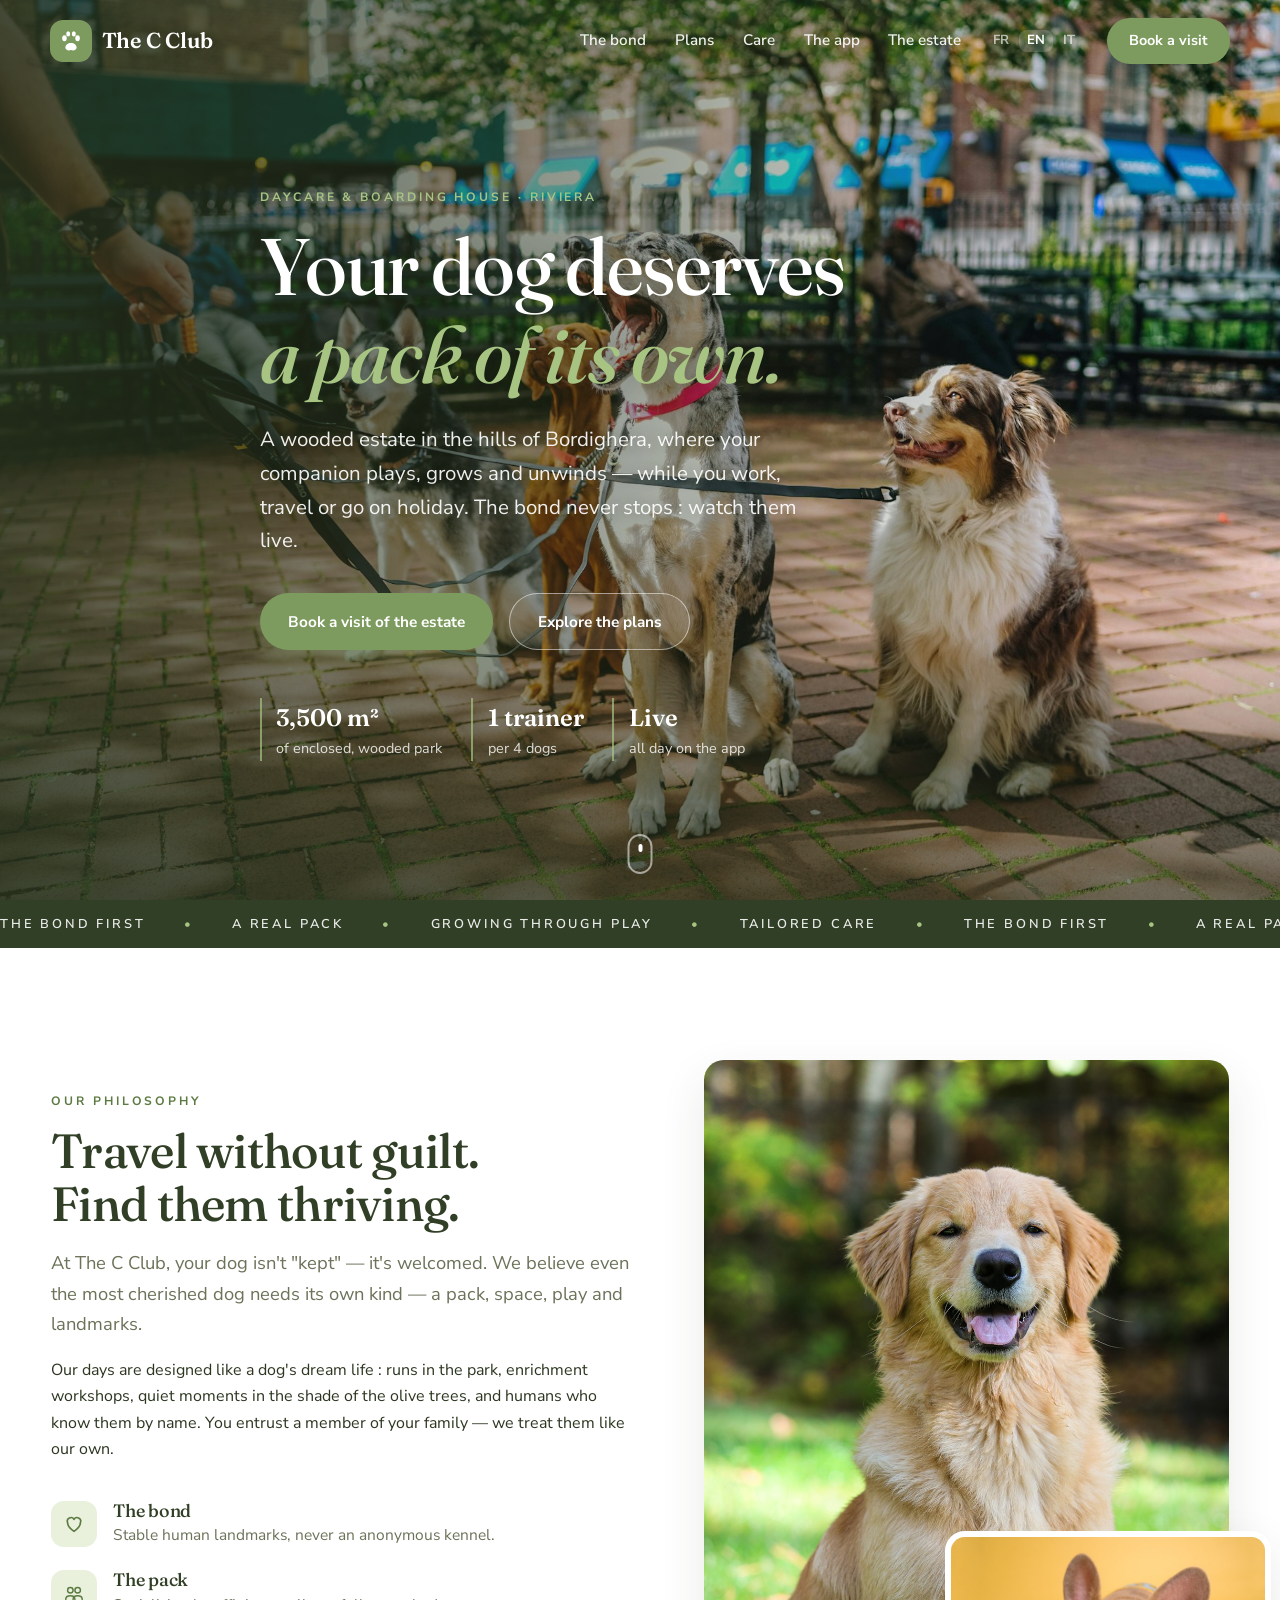
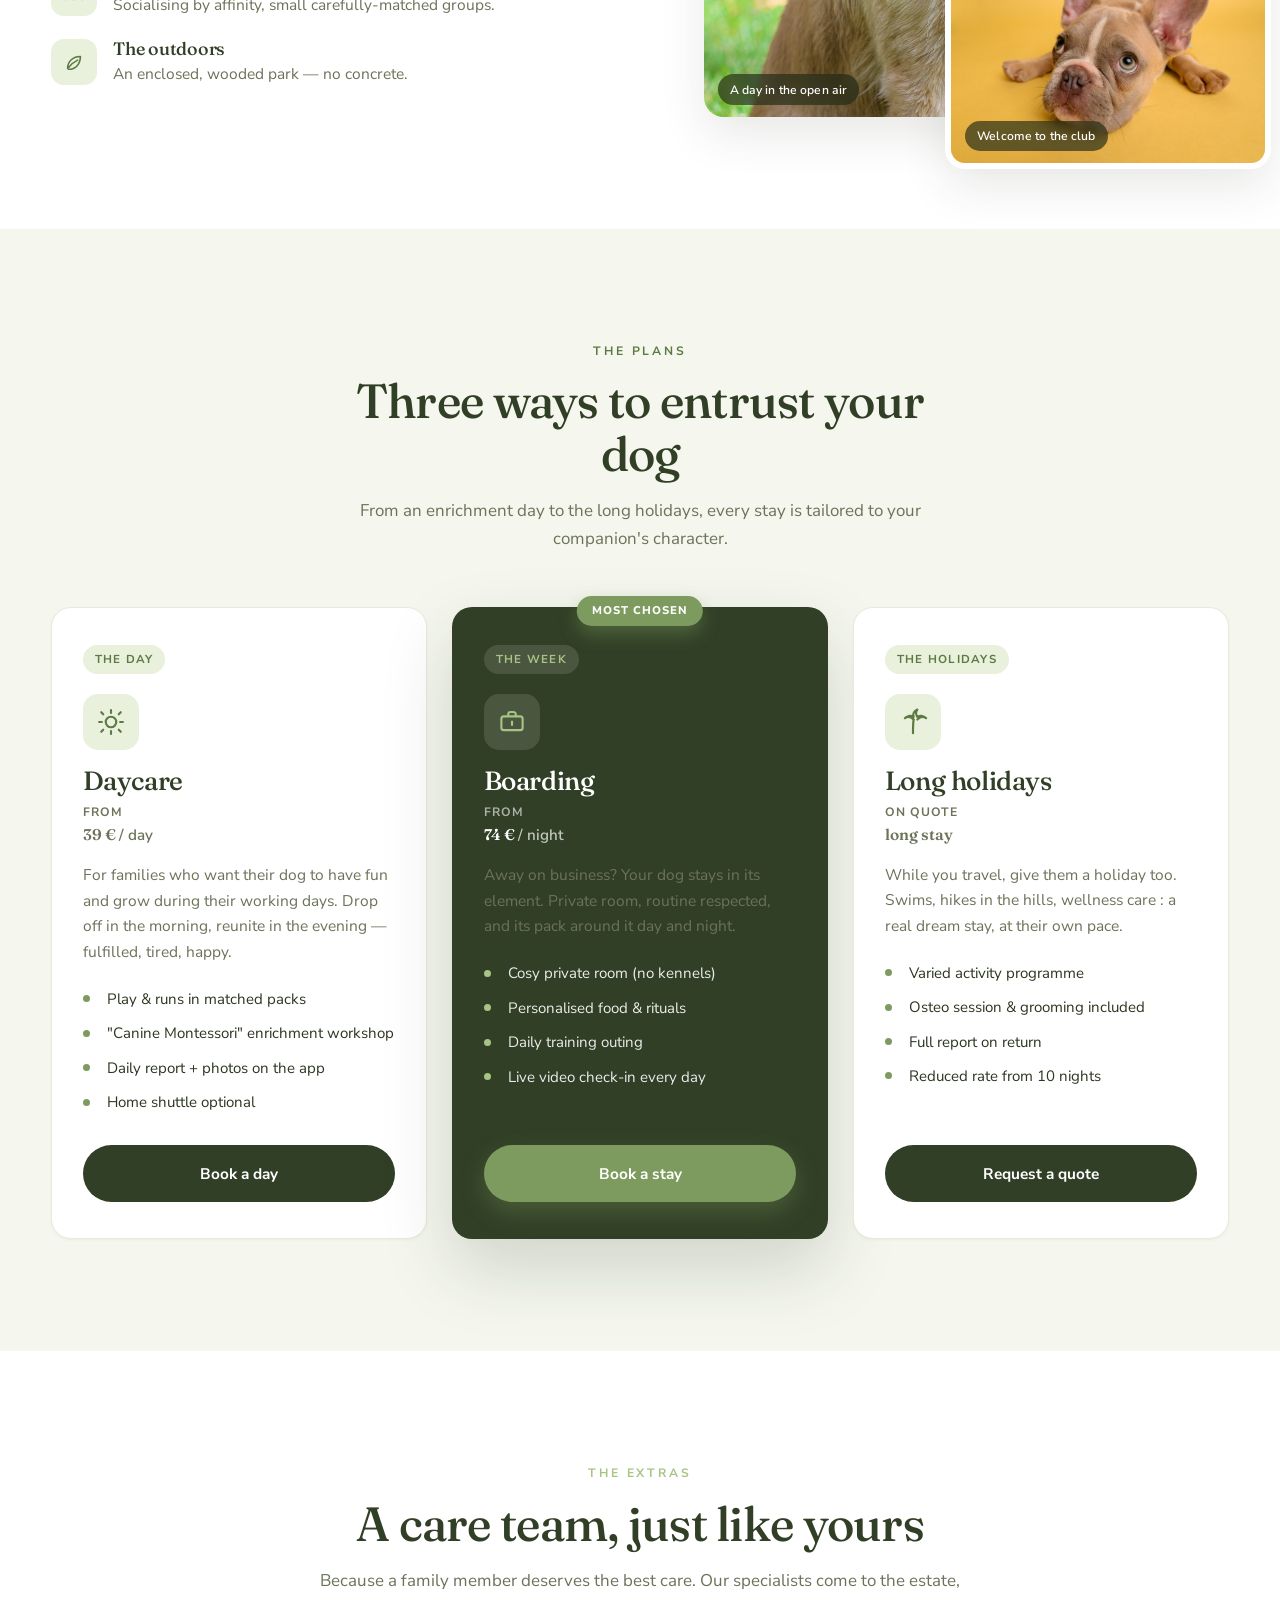
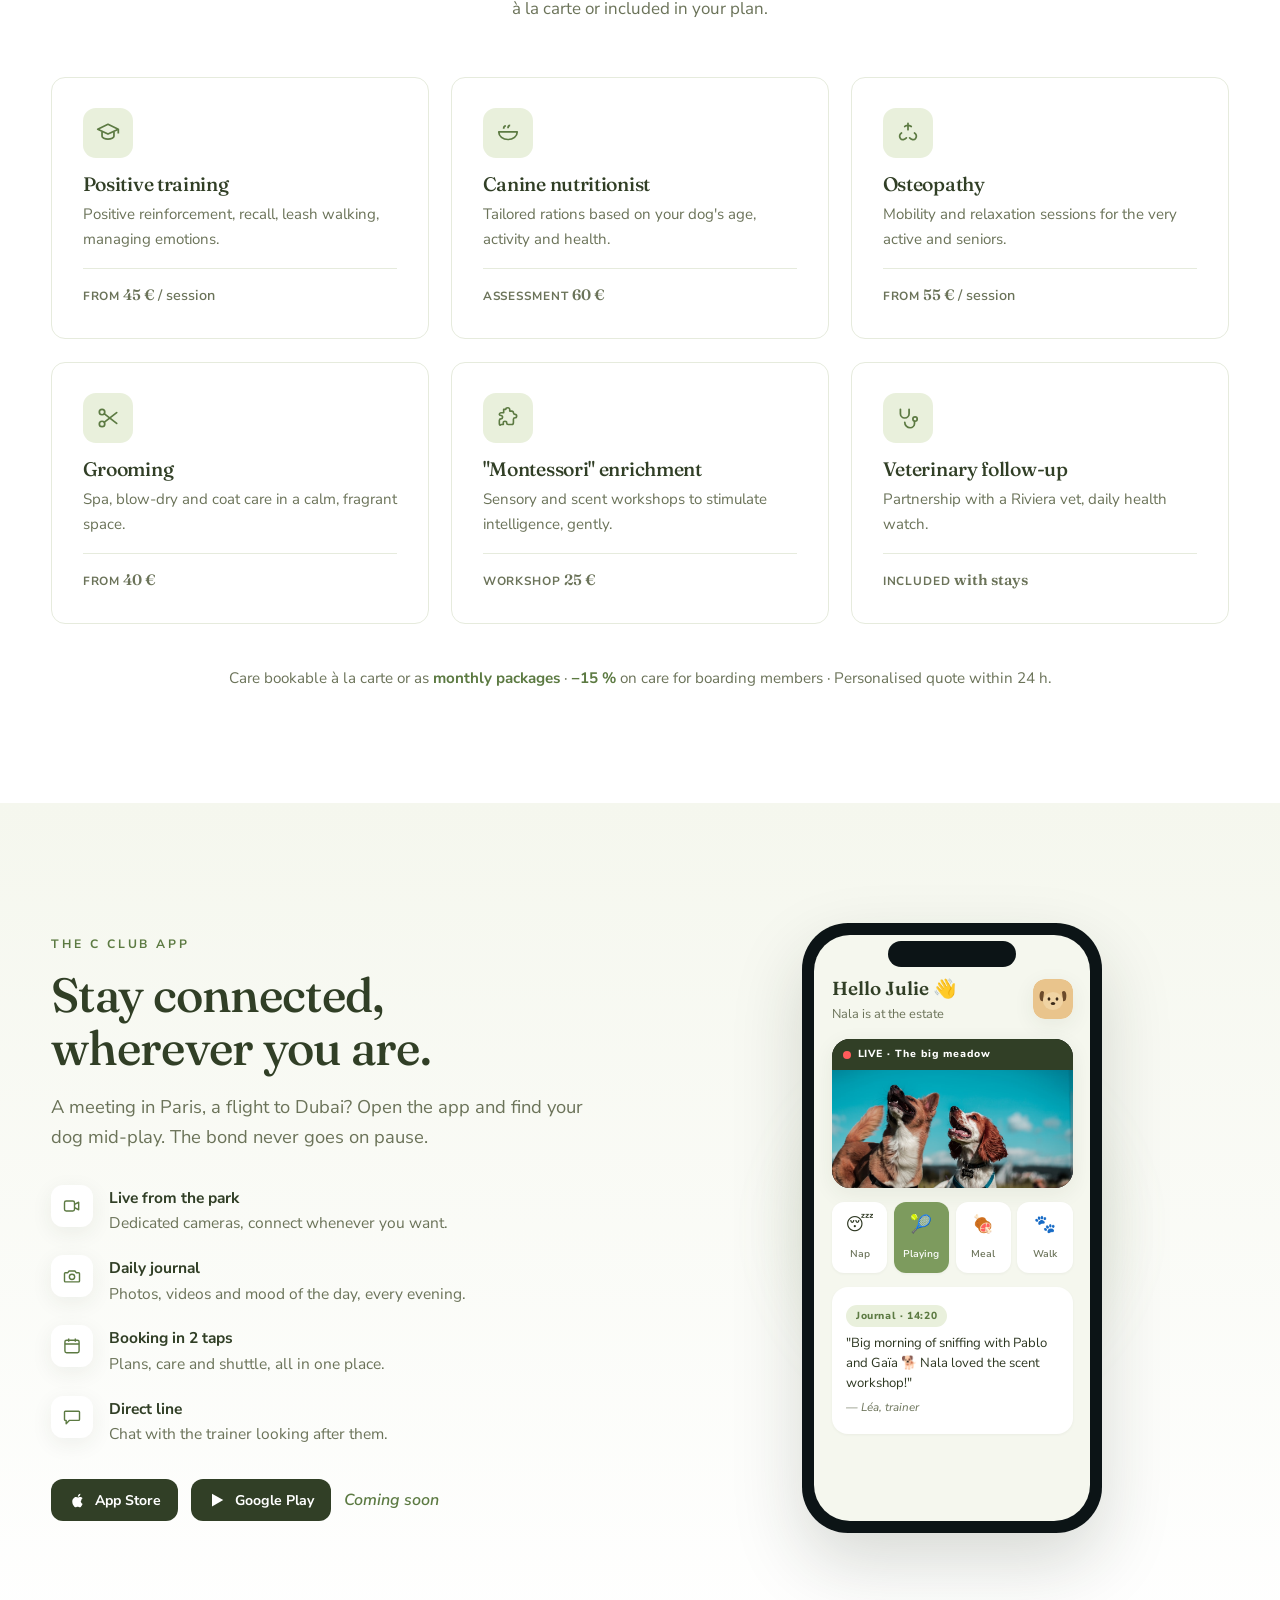
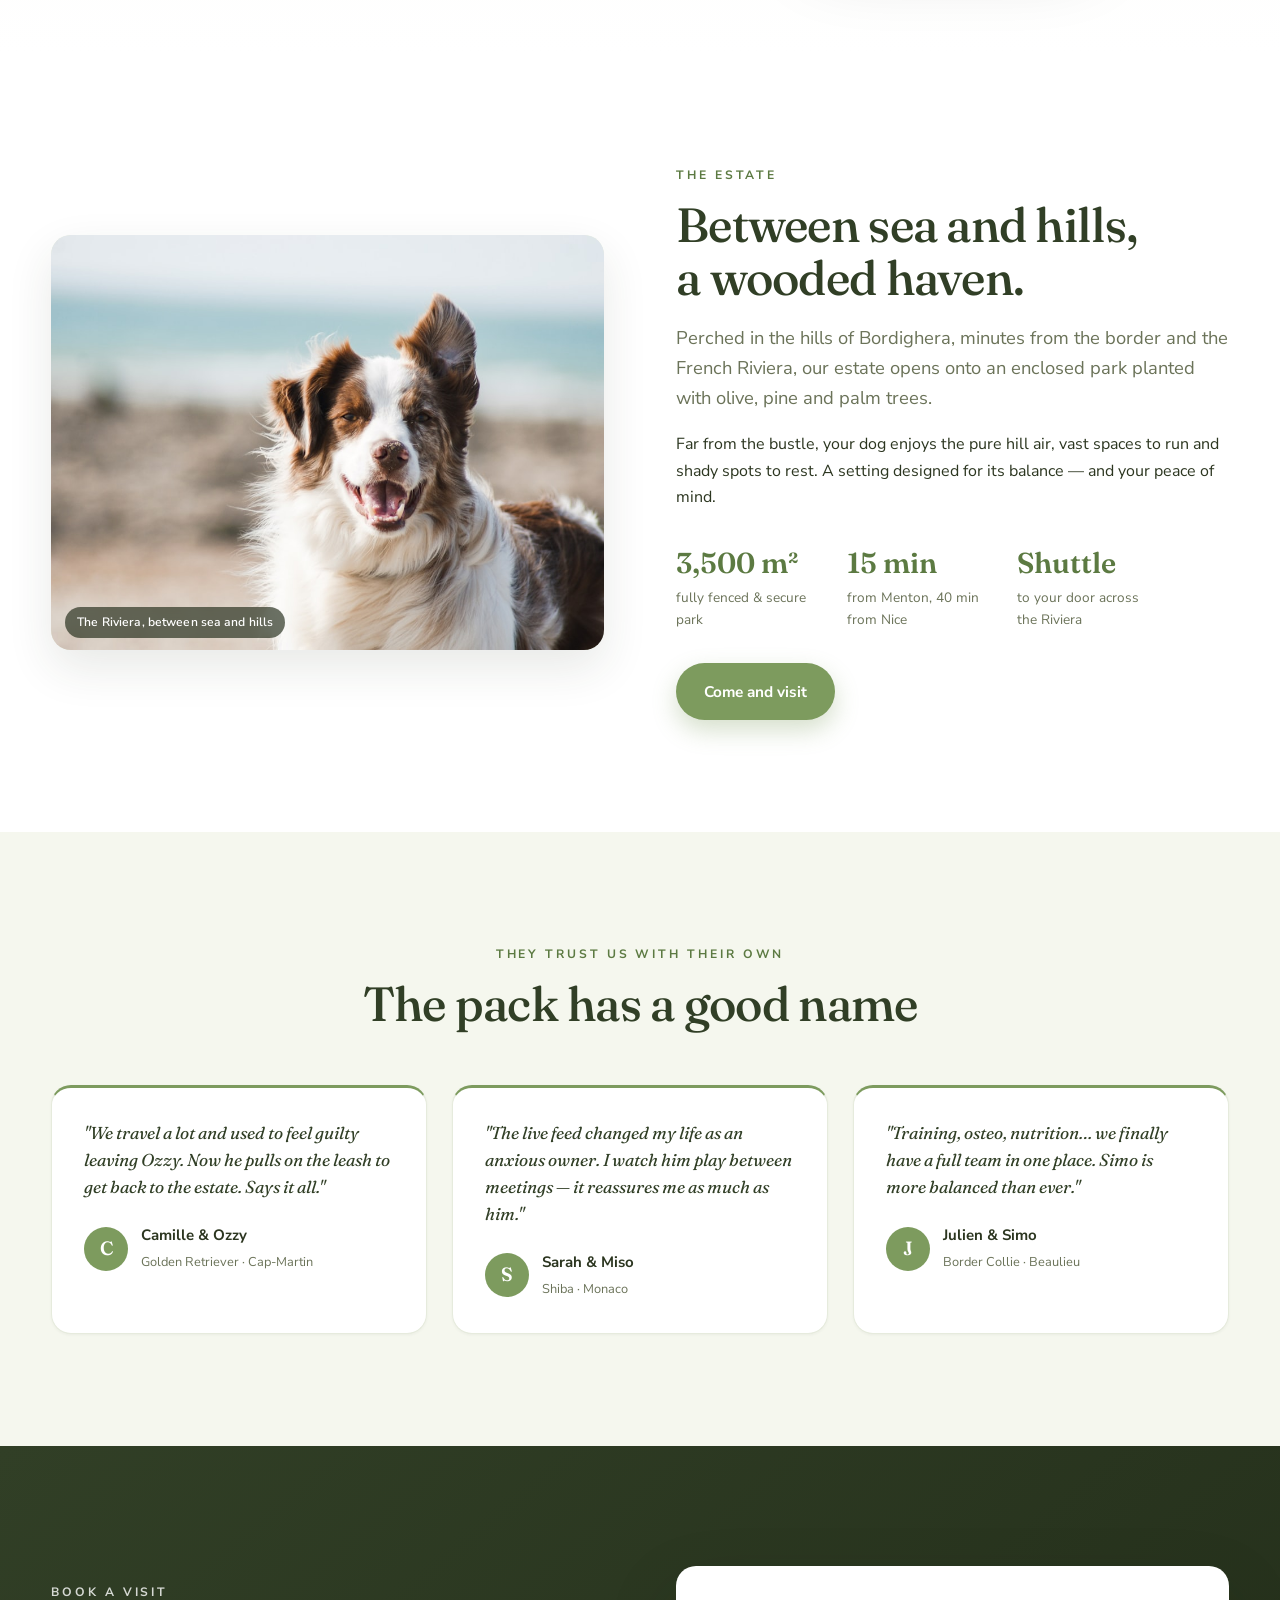
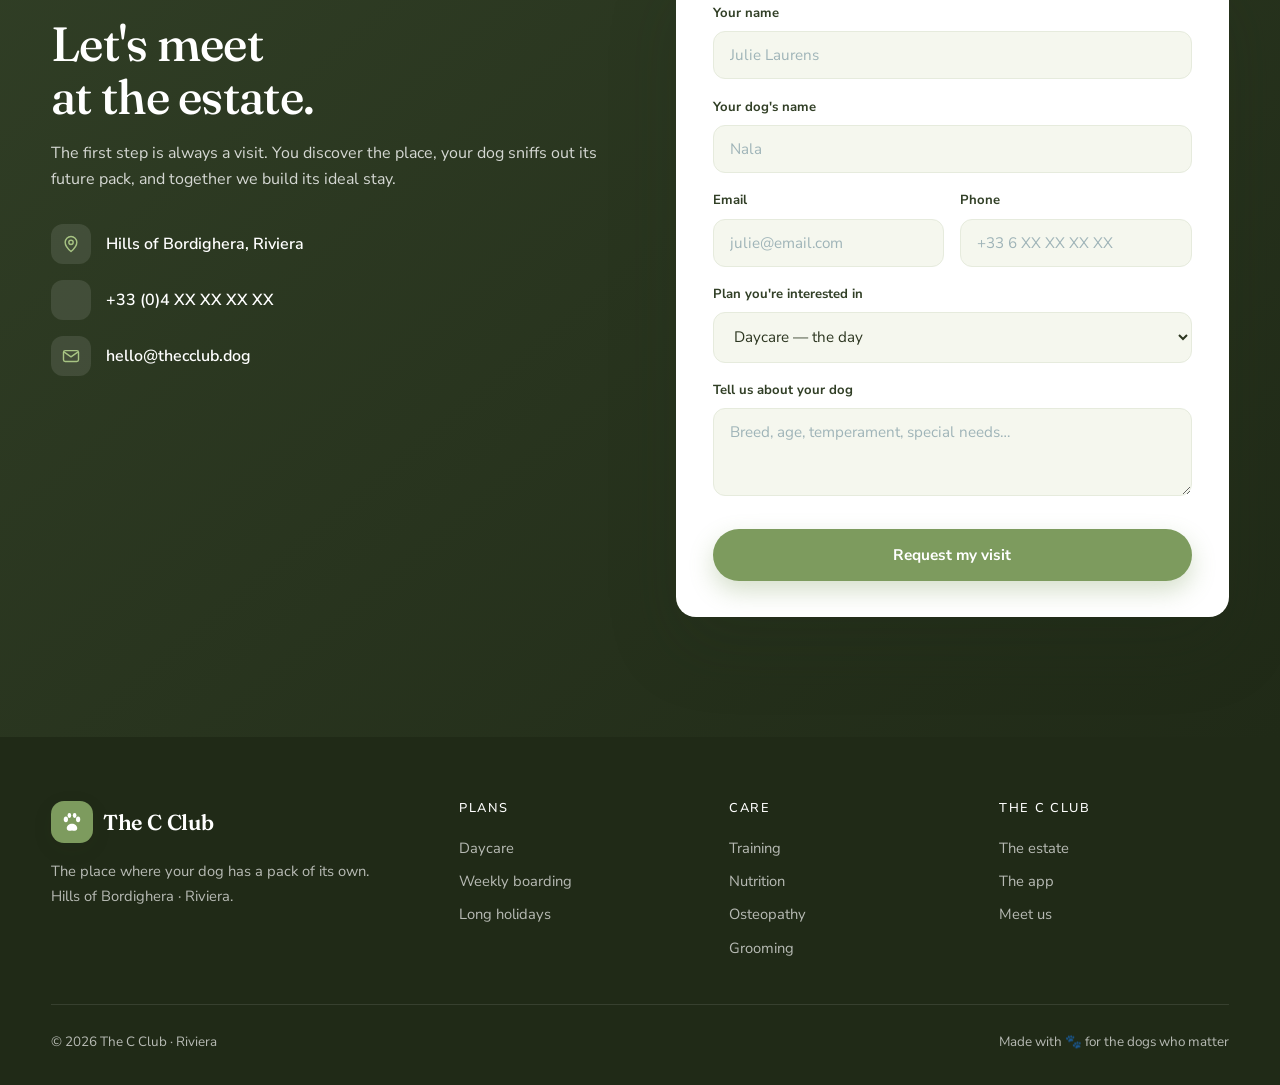
==== commit a0c02759: "Palette vert amande/olivier + photos par race (bouledogue beige, labrador, batard) + version italien" ====
--- a/en/index.html
+++ b/en/index.html
@@ -7,6 +7,7 @@
   <meta name="description" content="The C Club — the club where your dog spends its days and holidays. Daycare, boarding, training, care and wellbeing in a wooded estate in the hills of Bordighera. Watch live from the app." />
   <link rel="alternate" hreflang="fr" href="../" />
   <link rel="alternate" hreflang="en" href="./" />
+  <link rel="alternate" hreflang="it" href="../it/" />
   <link rel="preconnect" href="https://fonts.googleapis.com" />
   <link rel="preconnect" href="https://fonts.gstatic.com" crossorigin />
   <link href="https://fonts.googleapis.com/css2?family=Fraunces:ital,opsz,wght@0,9..144,400;0,9..144,500;0,9..144,600;1,9..144,400&family=Nunito+Sans:opsz,wght@6..12,400;6..12,500;6..12,600;6..12,700&display=swap" rel="stylesheet" />
@@ -31,8 +32,9 @@
         <a href="#domaine">The estate</a>
       </nav>
       <div class="nav__lang" aria-label="Langue / Language">
-        <a href="../">FR</a>
+        <a href="../" data-lang="fr">FR</a>
         <span class="is-active">EN</span>
+        <a href="../it/" data-lang="it">IT</a>
       </div>
       <a href="#contact" class="btn btn--nav">Book a visit</a>
       <button class="nav__burger" id="burger" aria-label="Open menu" aria-expanded="false">
@@ -108,10 +110,10 @@
       </div>
       <div class="concept__visual reveal">
         <div class="photo photo--tall" data-caption="A day in the open air">
-          <img src="../assets/parc.jpg" alt="Relaxed golden retriever puppy in the park grass with a ball" loading="lazy" />
+          <img src="../assets/parc.jpg" alt="Relaxed Labrador in the park grass" loading="lazy" />
         </div>
         <div class="photo photo--small" data-caption="Welcome to the club">
-          <img src="../assets/puppy.jpg" alt="Smiling golden retriever, member of the club" loading="lazy" />
+          <img src="../assets/puppy.jpg" alt="Beige French bulldog, member of the club" loading="lazy" />
         </div>
       </div>
     </div>
--- a/styles.css
+++ b/styles.css
@@ -1,32 +1,32 @@
 /* ============================================================
    THE C CLUB — feuille de style
-   Direction : moderne, épuré, bleu turquoise · Riviera
+   Direction : moderne, épuré, vert amande / olivier · Riviera
    ============================================================ */
 
 :root {
-  /* turquoise */
-  --teal: #10b9c7;
-  --teal-bright: #21cdd9;
-  --teal-deep: #0a8794;
-  --teal-dark: #0c353d;
-  --navy: #082227;
+  /* vert amande / olivier (les noms --teal* sont conservés, valeurs = verts) */
+  --teal: #7d9b5e;        /* vert olive-amande, couleur principale */
+  --teal-bright: #a7c483; /* vert amande clair, accents sur fond sombre */
+  --teal-deep: #5c7a42;   /* olive profond, texte & survols */
+  --teal-dark: #313f26;   /* olivier très sombre, sections foncées */
+  --navy: #202a17;        /* le plus sombre, presque noir olive */
 
   /* neutres */
-  --ink: #14313a;
-  --ink-soft: #5f7c83;
+  --ink: #2c3620;
+  --ink-soft: #6b7359;
   --bg: #ffffff;
-  --bg-soft: #f1f9fa;
-  --bg-tint: #e4f3f4;
-  --line: #e4eef0;
+  --bg-soft: #f5f7ee;
+  --bg-tint: #e9f0dc;
+  --line: #e6ebdd;
   --white: #ffffff;
 
   --radius: 20px;
   --radius-sm: 14px;
   --radius-lg: 28px;
-  --shadow-xs: 0 1px 3px rgba(12, 53, 61, 0.05);
-  --shadow-sm: 0 6px 22px rgba(12, 53, 61, 0.06);
-  --shadow-md: 0 18px 46px rgba(12, 53, 61, 0.10);
-  --shadow-lg: 0 30px 70px rgba(8, 34, 39, 0.16);
+  --shadow-xs: 0 1px 3px rgba(44, 54, 32, 0.05);
+  --shadow-sm: 0 6px 22px rgba(44, 54, 32, 0.07);
+  --shadow-md: 0 18px 46px rgba(44, 54, 32, 0.11);
+  --shadow-lg: 0 30px 70px rgba(32, 42, 23, 0.17);
 
   --serif: "Fraunces", Georgia, "Times New Roman", serif;
   --sans: "Nunito Sans", system-ui, -apple-system, sans-serif;
@@ -74,8 +74,8 @@
   transition: transform 0.22s ease, box-shadow 0.22s ease, background 0.22s ease, color 0.22s ease, border-color 0.22s ease;
   white-space: nowrap;
 }
-.btn--primary { background: var(--teal); color: var(--white); box-shadow: 0 10px 24px rgba(16, 185, 199, 0.32); }
-.btn--primary:hover { background: var(--teal-deep); transform: translateY(-2px); box-shadow: 0 16px 30px rgba(10, 135, 148, 0.36); }
+.btn--primary { background: var(--teal); color: var(--white); box-shadow: 0 10px 24px rgba(125, 155, 94, 0.32); }
+.btn--primary:hover { background: var(--teal-deep); transform: translateY(-2px); box-shadow: 0 16px 30px rgba(92, 122, 66, 0.36); }
 .btn--ghost { background: rgba(255,255,255,0.08); color: var(--white); border-color: rgba(255,255,255,0.5); }
 .btn--ghost:hover { background: rgba(255,255,255,0.18); transform: translateY(-2px); }
 .btn--soft { background: var(--teal-dark); color: var(--white); }
@@ -93,11 +93,11 @@
 
 .brand { display: inline-flex; align-items: center; gap: 0.6rem; font-family: var(--serif); font-size: 1.35rem; font-weight: 600; color: var(--teal-dark); letter-spacing: -0.01em; }
 .brand__mark { display: grid; place-items: center; width: 42px; height: 42px; border-radius: 13px; background: var(--teal); color: var(--white); box-shadow: var(--shadow-sm); }
-.nav:not(.scrolled) .brand { color: var(--white); text-shadow: 0 1px 10px rgba(8,34,39,0.3); }
+.nav:not(.scrolled) .brand { color: var(--white); text-shadow: 0 1px 10px rgba(32,42,23,0.3); }
 
 .nav__links { display: flex; gap: 1.8rem; margin-left: auto; }
 .nav__links a { font-weight: 600; font-size: 0.95rem; color: var(--ink); position: relative; padding: 0.2rem 0; }
-.nav:not(.scrolled) .nav__links a { color: rgba(255,255,255,0.92); text-shadow: 0 1px 8px rgba(8,34,39,0.25); }
+.nav:not(.scrolled) .nav__links a { color: rgba(255,255,255,0.92); text-shadow: 0 1px 8px rgba(32,42,23,0.25); }
 .nav__links a::after { content: ""; position: absolute; left: 0; bottom: -2px; width: 0; height: 2px; background: var(--teal); transition: width 0.25s ease; }
 .nav__links a:hover::after { width: 100%; }
 
@@ -122,16 +122,16 @@
 .hero__img { width: 100%; height: 100%; object-fit: cover; object-position: center 42%; }
 .hero::after { content: ""; position: absolute; inset: 0; z-index: 1;
   background:
-    linear-gradient(100deg, rgba(10,44,50,0.82) 0%, rgba(10,44,50,0.45) 46%, rgba(10,44,50,0.10) 76%, transparent 100%),
-    linear-gradient(0deg, rgba(8,34,39,0.6) 0%, transparent 32%); }
+    linear-gradient(100deg, rgba(40,52,30,0.82) 0%, rgba(40,52,30,0.45) 46%, rgba(40,52,30,0.10) 76%, transparent 100%),
+    linear-gradient(0deg, rgba(32,42,23,0.6) 0%, transparent 32%); }
 
 .hero__content { position: relative; z-index: 3; width: min(var(--maxw), 92%); margin-inline: auto; color: var(--white); max-width: 760px; }
-.hero__title { font-size: clamp(2.6rem, 6.4vw, 5rem); color: var(--white); font-weight: 500; text-shadow: 0 2px 30px rgba(8,34,39,0.4); }
+.hero__title { font-size: clamp(2.6rem, 6.4vw, 5rem); color: var(--white); font-weight: 500; text-shadow: 0 2px 30px rgba(32,42,23,0.4); }
 .hero__title em { color: var(--teal-bright); }
-.hero__lede { font-size: clamp(1.05rem, 1.6vw, 1.28rem); margin: 1.6rem 0 2.2rem; max-width: 560px; color: rgba(255,255,255,0.92); text-shadow: 0 1px 14px rgba(8,34,39,0.3); }
+.hero__lede { font-size: clamp(1.05rem, 1.6vw, 1.28rem); margin: 1.6rem 0 2.2rem; max-width: 560px; color: rgba(255,255,255,0.92); text-shadow: 0 1px 14px rgba(32,42,23,0.3); }
 .hero__cta { display: flex; gap: 1rem; flex-wrap: wrap; }
 .hero__trust { list-style: none; display: flex; flex-wrap: wrap; gap: 1.8rem; margin-top: 3rem; }
-.hero__trust li { font-size: 0.9rem; color: rgba(255,255,255,0.82); border-left: 2px solid rgba(33,205,217,0.7); padding-left: 0.9rem; }
+.hero__trust li { font-size: 0.9rem; color: rgba(255,255,255,0.82); border-left: 2px solid rgba(167,196,131,0.7); padding-left: 0.9rem; }
 .hero__trust strong { display: block; font-family: var(--serif); font-size: 1.5rem; color: var(--white); font-weight: 600; }
 
 .scroll-cue { position: absolute; bottom: 26px; left: 50%; transform: translateX(-50%); z-index: 3; width: 25px; height: 40px; border: 2px solid rgba(255,255,255,0.55); border-radius: 20px; }
@@ -160,7 +160,7 @@
 .concept__visual { position: relative; display: grid; grid-template-columns: 1fr; height: 100%; }
 .photo { position: relative; border-radius: var(--radius); overflow: hidden; box-shadow: var(--shadow-md); background: var(--bg-tint); }
 .photo svg, .photo img { width: 100%; height: 100%; object-fit: cover; }
-.photo[data-caption]::after { content: attr(data-caption); position: absolute; left: 14px; bottom: 12px; background: rgba(8,34,39,0.66); color: #fff; font-size: 0.76rem; font-weight: 600; padding: 0.32rem 0.75rem; border-radius: 100px; backdrop-filter: blur(4px); letter-spacing: 0.01em; }
+.photo[data-caption]::after { content: attr(data-caption); position: absolute; left: 14px; bottom: 12px; background: rgba(32,42,23,0.66); color: #fff; font-size: 0.76rem; font-weight: 600; padding: 0.32rem 0.75rem; border-radius: 100px; backdrop-filter: blur(4px); letter-spacing: 0.01em; }
 .photo--tall { aspect-ratio: 4/5; }
 .photo--small { position: absolute; width: 62%; aspect-ratio: 3/2.2; right: -8%; bottom: -8%; border: 6px solid var(--white); box-shadow: var(--shadow-md); }
 
@@ -182,7 +182,7 @@
 .card--feature .card__tag { background: rgba(255,255,255,0.12); color: var(--teal-bright); }
 .card--feature .card__icon { background: rgba(255,255,255,0.12); color: var(--teal-bright); }
 
-.card__ribbon { position: absolute; top: -12px; left: 50%; transform: translateX(-50%); background: var(--teal); color: #fff; font-size: 0.7rem; font-weight: 800; letter-spacing: 0.09em; text-transform: uppercase; padding: 0.36rem 0.95rem; border-radius: 100px; box-shadow: 0 8px 18px rgba(16,185,199,0.4); }
+.card__ribbon { position: absolute; top: -12px; left: 50%; transform: translateX(-50%); background: var(--teal); color: #fff; font-size: 0.7rem; font-weight: 800; letter-spacing: 0.09em; text-transform: uppercase; padding: 0.36rem 0.95rem; border-radius: 100px; box-shadow: 0 8px 18px rgba(125,155,94,0.4); }
 .card__tag { align-self: flex-start; font-size: 0.72rem; font-weight: 700; letter-spacing: 0.11em; text-transform: uppercase; color: var(--teal-deep); background: var(--bg-tint); padding: 0.3rem 0.75rem; border-radius: 100px; margin-bottom: 1.3rem; }
 .card__icon { width: 56px; height: 56px; border-radius: 15px; background: var(--bg-tint); color: var(--teal-deep); display: grid; place-items: center; margin-bottom: 1rem; }
 .card h3 { font-size: 1.65rem; }
@@ -225,7 +225,7 @@
 .app__soon { font-style: italic; color: var(--teal-deep); font-weight: 600; }
 
 .app__phone { position: relative; display: grid; place-items: center; }
-.app__glow { position: absolute; width: 400px; height: 400px; border-radius: 50%; background: radial-gradient(circle, rgba(33,205,217,0.4), transparent 65%); z-index: 0; filter: blur(24px); }
+.app__glow { position: absolute; width: 400px; height: 400px; border-radius: 50%; background: radial-gradient(circle, rgba(167,196,131,0.4), transparent 65%); z-index: 0; filter: blur(24px); }
 .phone { position: relative; z-index: 1; width: 300px; height: 610px; background: #0c1416; border-radius: 46px; padding: 12px; box-shadow: var(--shadow-lg); animation: floaty 6s ease-in-out infinite; }
 @keyframes floaty { 0%,100% { transform: translateY(0); } 50% { transform: translateY(-14px); } }
 @media (prefers-reduced-motion: reduce) { .phone { animation: none; } }
@@ -294,7 +294,7 @@
 .field label { display: block; font-size: 0.82rem; font-weight: 700; color: var(--teal-dark); margin-bottom: 0.4rem; }
 .field input, .field select, .field textarea { width: 100%; padding: 0.82rem 1rem; border: 1.5px solid var(--line); border-radius: 12px; font-family: var(--sans); font-size: 0.95rem; background: var(--bg-soft); color: var(--ink); transition: border 0.2s ease, box-shadow 0.2s ease, background 0.2s ease; }
 .field input::placeholder, .field textarea::placeholder { color: #9fb4b8; }
-.field input:focus, .field select:focus, .field textarea:focus { outline: none; border-color: var(--teal); background: var(--white); box-shadow: 0 0 0 3px rgba(16,185,199,0.16); }
+.field input:focus, .field select:focus, .field textarea:focus { outline: none; border-color: var(--teal); background: var(--white); box-shadow: 0 0 0 3px rgba(125,155,94,0.16); }
 .field textarea { resize: vertical; }
 .field--row { display: grid; grid-template-columns: 1fr 1fr; gap: 1rem; }
 .form-note { margin-top: 1rem; background: var(--bg-tint); color: var(--teal-deep); padding: 0.9rem 1rem; border-radius: 12px; font-weight: 600; font-size: 0.92rem; text-align: center; }
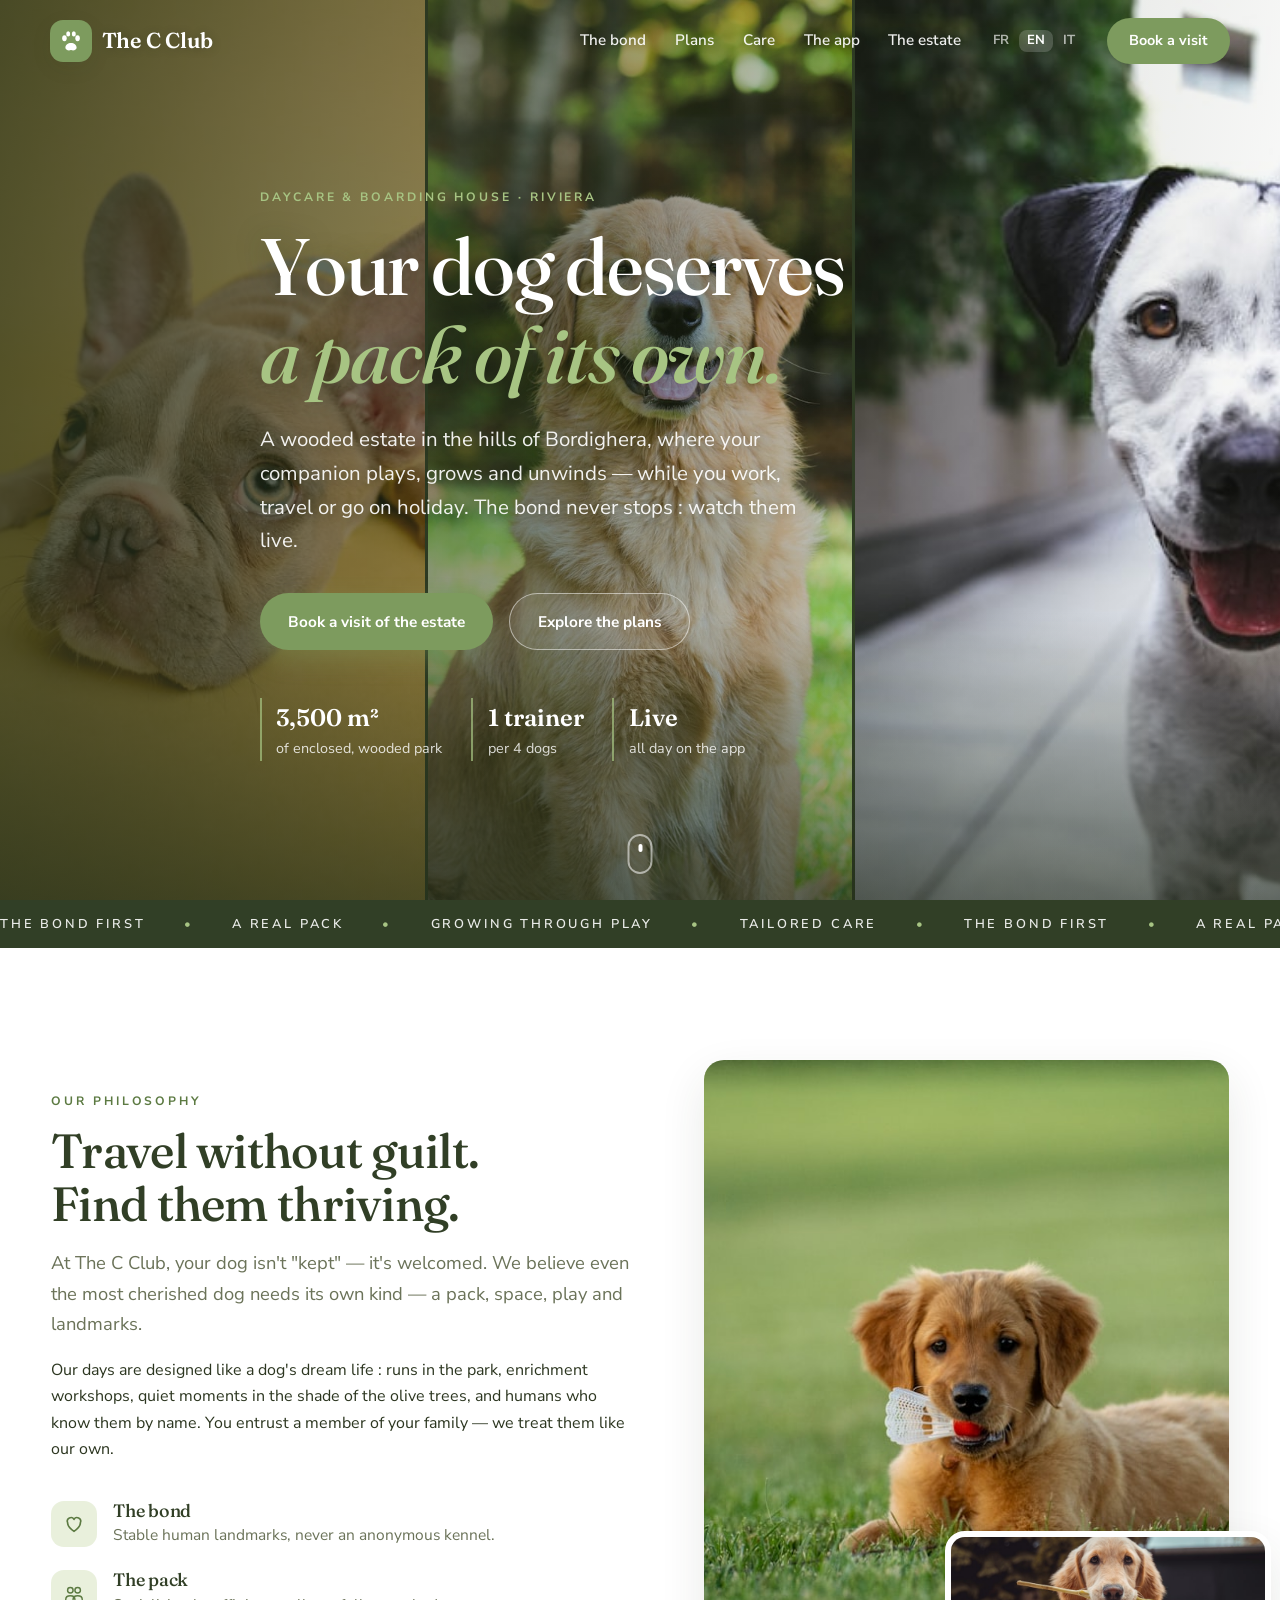
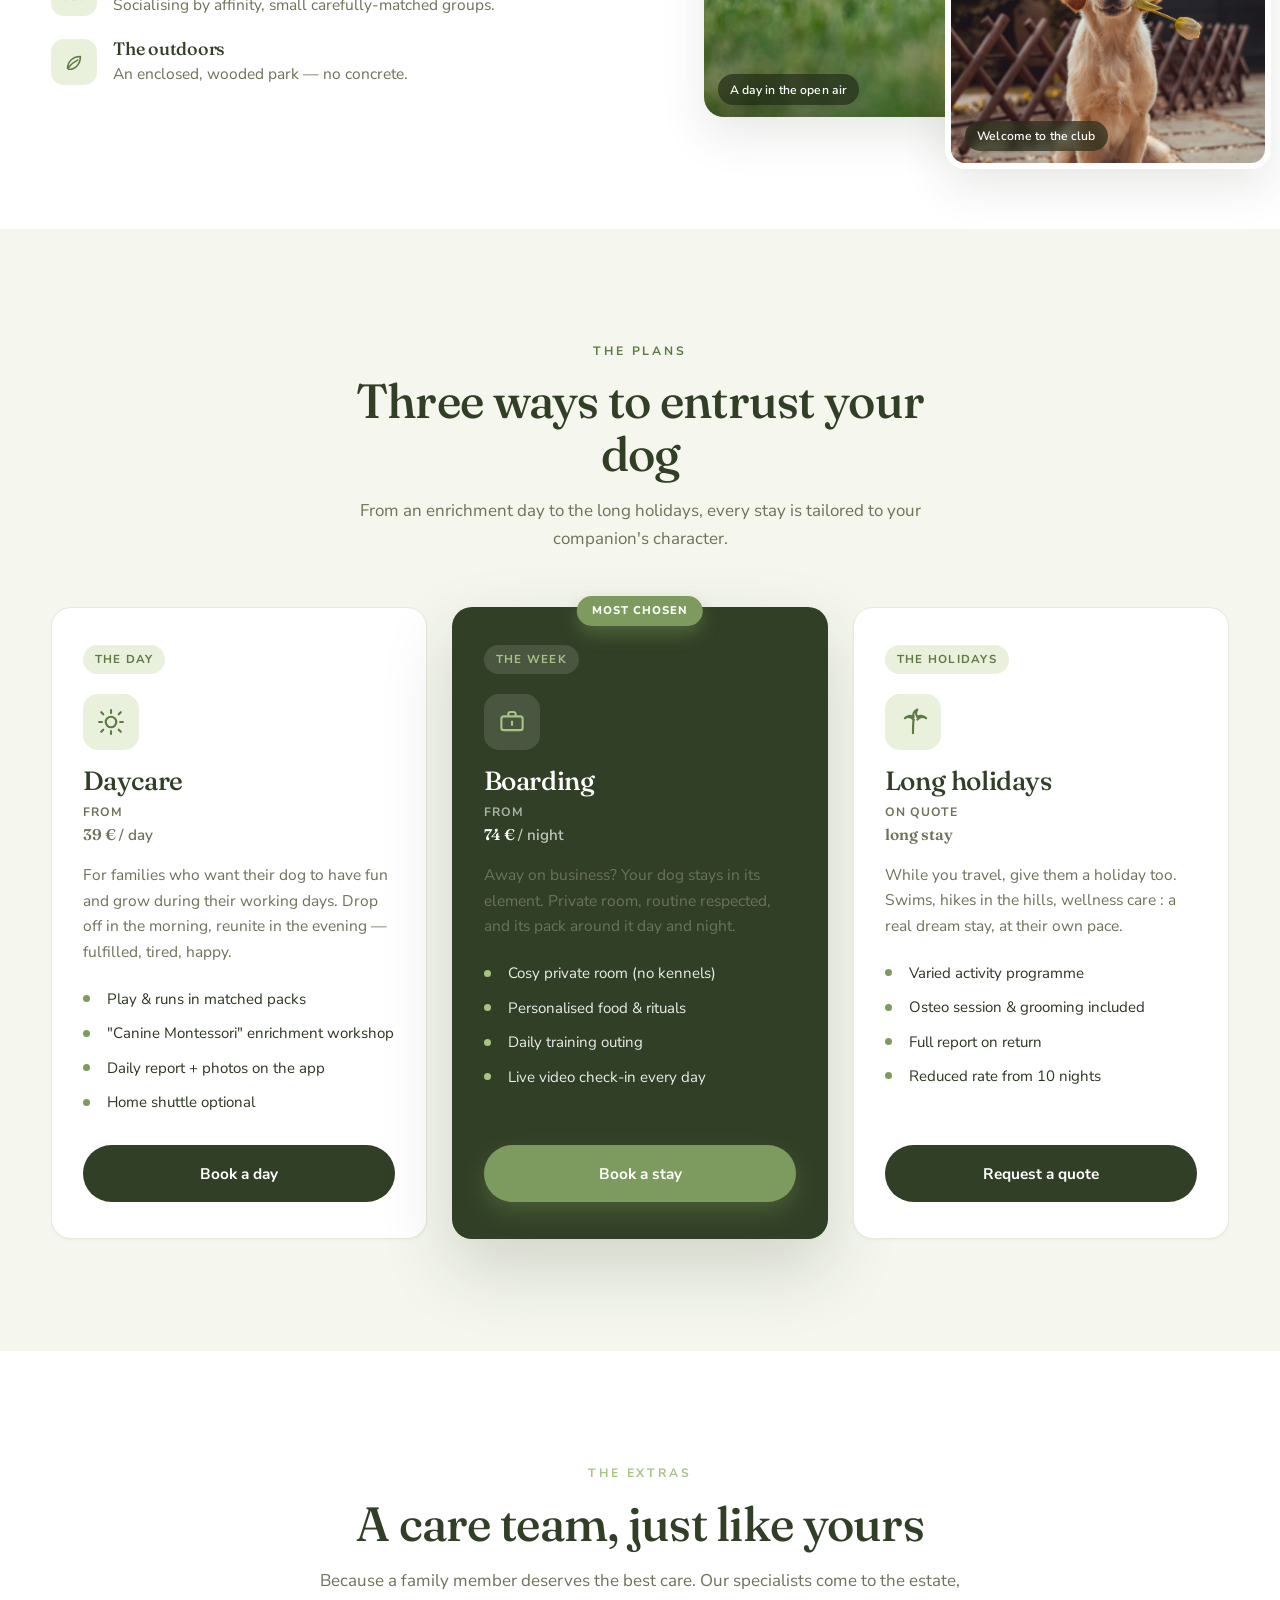
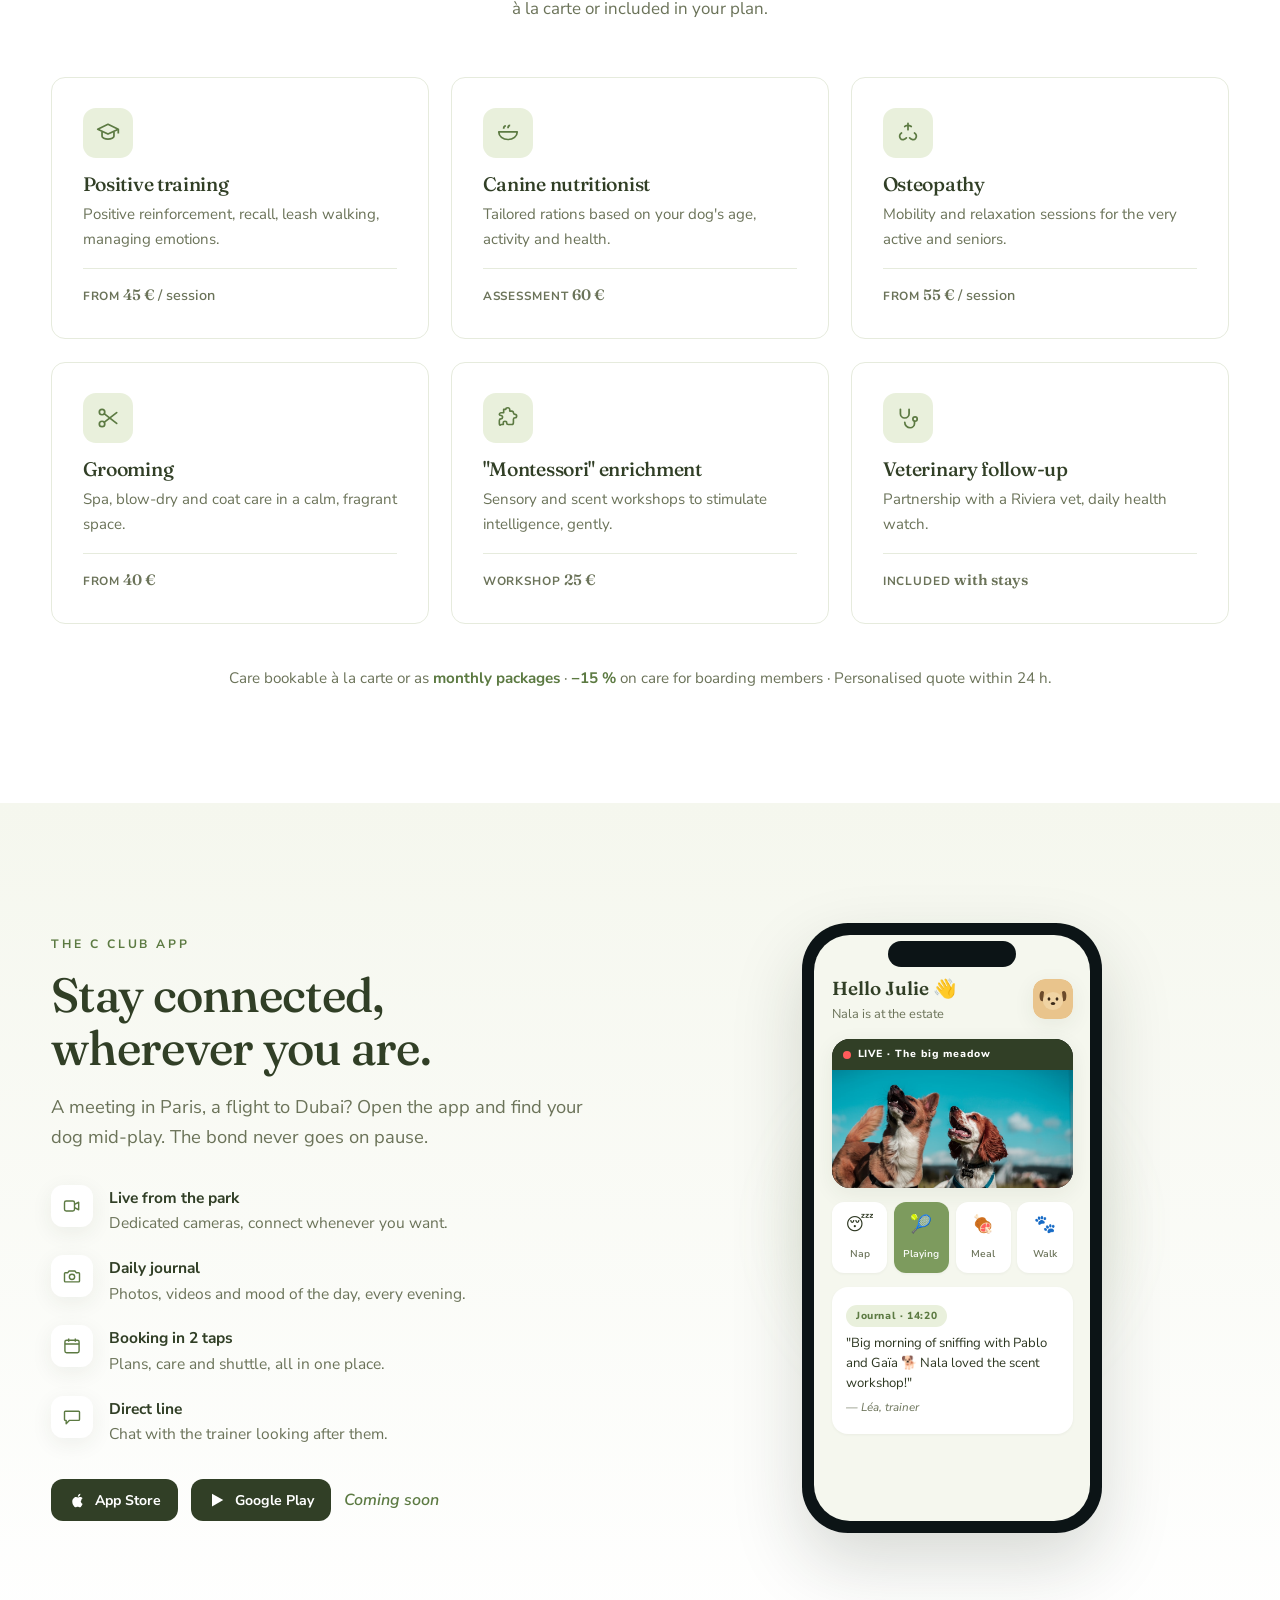
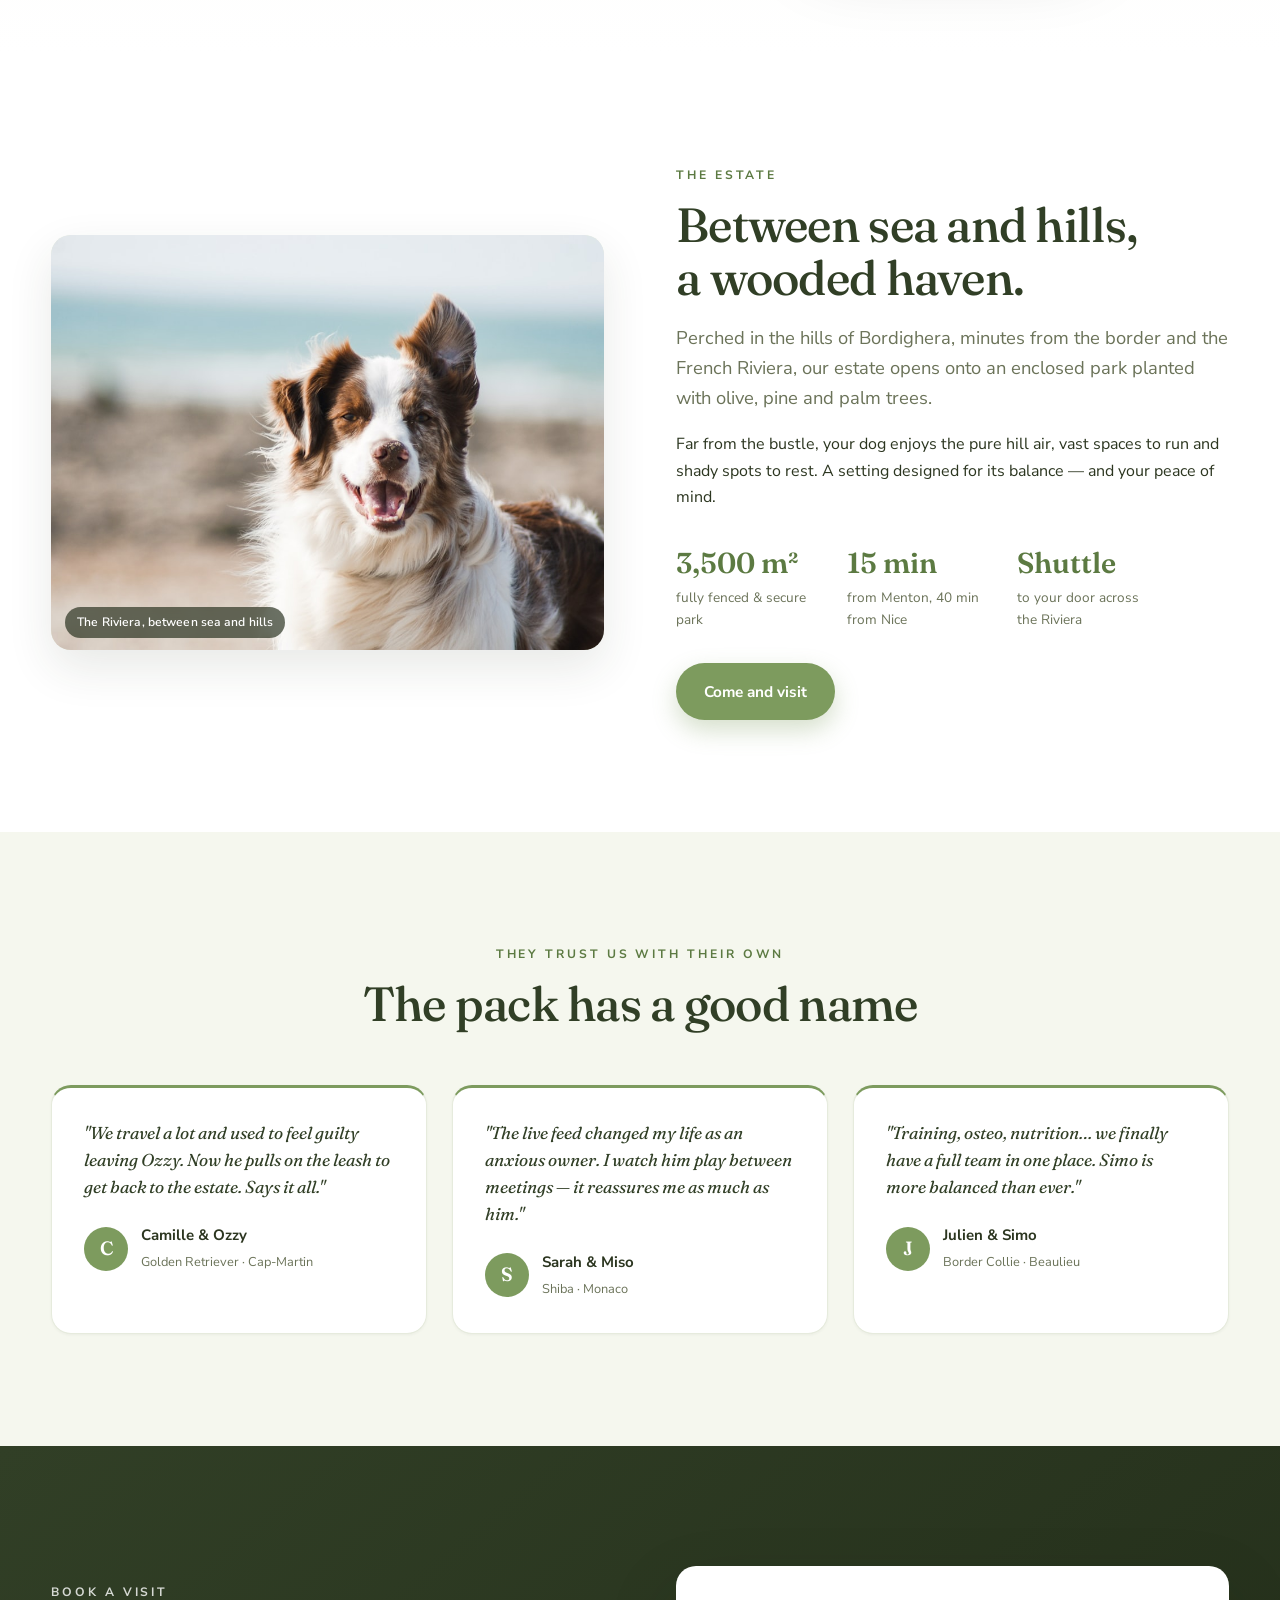
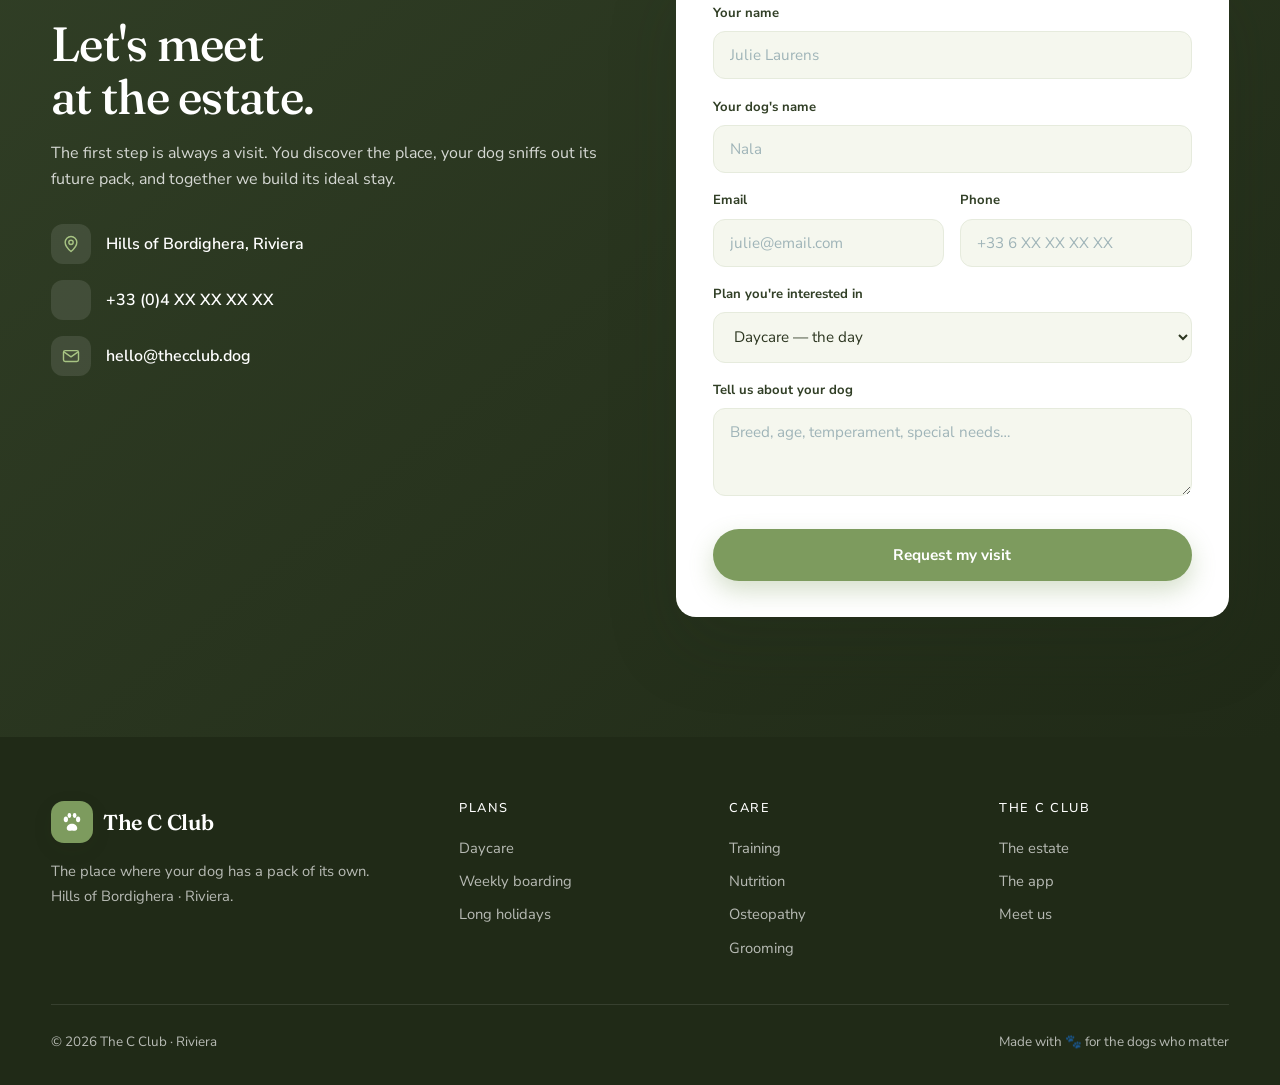
==== commit ca57d5a3: "Photo principale en montage : bouledogue francais + labrador + batard (FR/EN/IT) Co-Authored-By: Cla" ====
--- a/en/index.html
+++ b/en/index.html
@@ -46,7 +46,11 @@
   <!-- ===================== HERO ===================== -->
   <section class="hero" id="accueil">
     <div class="hero__scene" aria-hidden="true">
-      <img class="hero__img" src="../assets/hero.jpg" alt="" fetchpriority="high" />
+      <div class="hero__mosaic">
+        <img src="../assets/hero-frenchie.jpg" alt="" fetchpriority="high" />
+        <img src="../assets/hero-lab.jpg" alt="" />
+        <img src="../assets/hero-batard.jpg" alt="" />
+      </div>
     </div>
 
     <div class="hero__content">
@@ -110,10 +114,10 @@
       </div>
       <div class="concept__visual reveal">
         <div class="photo photo--tall" data-caption="A day in the open air">
-          <img src="../assets/parc.jpg" alt="Relaxed Labrador in the park grass" loading="lazy" />
+          <img src="../assets/parc.jpg" alt="Golden retriever puppy relaxing in the park grass" loading="lazy" />
         </div>
         <div class="photo photo--small" data-caption="Welcome to the club">
-          <img src="../assets/puppy.jpg" alt="Beige French bulldog, member of the club" loading="lazy" />
+          <img src="../assets/puppy.jpg" alt="Golden retriever, member of the club" loading="lazy" />
         </div>
       </div>
     </div>
--- a/styles.css
+++ b/styles.css
@@ -120,6 +120,8 @@
 .hero { position: relative; min-height: 100vh; display: flex; align-items: center; overflow: hidden; padding: 7rem 0 4rem; }
 .hero__scene { position: absolute; inset: 0; z-index: 0; background: var(--teal-dark); }
 .hero__img { width: 100%; height: 100%; object-fit: cover; object-position: center 42%; }
+.hero__mosaic { display: grid; grid-template-columns: repeat(3, 1fr); width: 100%; height: 100%; gap: 3px; }
+.hero__mosaic img { width: 100%; height: 100%; object-fit: cover; object-position: center 35%; }
 .hero::after { content: ""; position: absolute; inset: 0; z-index: 1;
   background:
     linear-gradient(100deg, rgba(40,52,30,0.82) 0%, rgba(40,52,30,0.45) 46%, rgba(40,52,30,0.10) 76%, transparent 100%),
